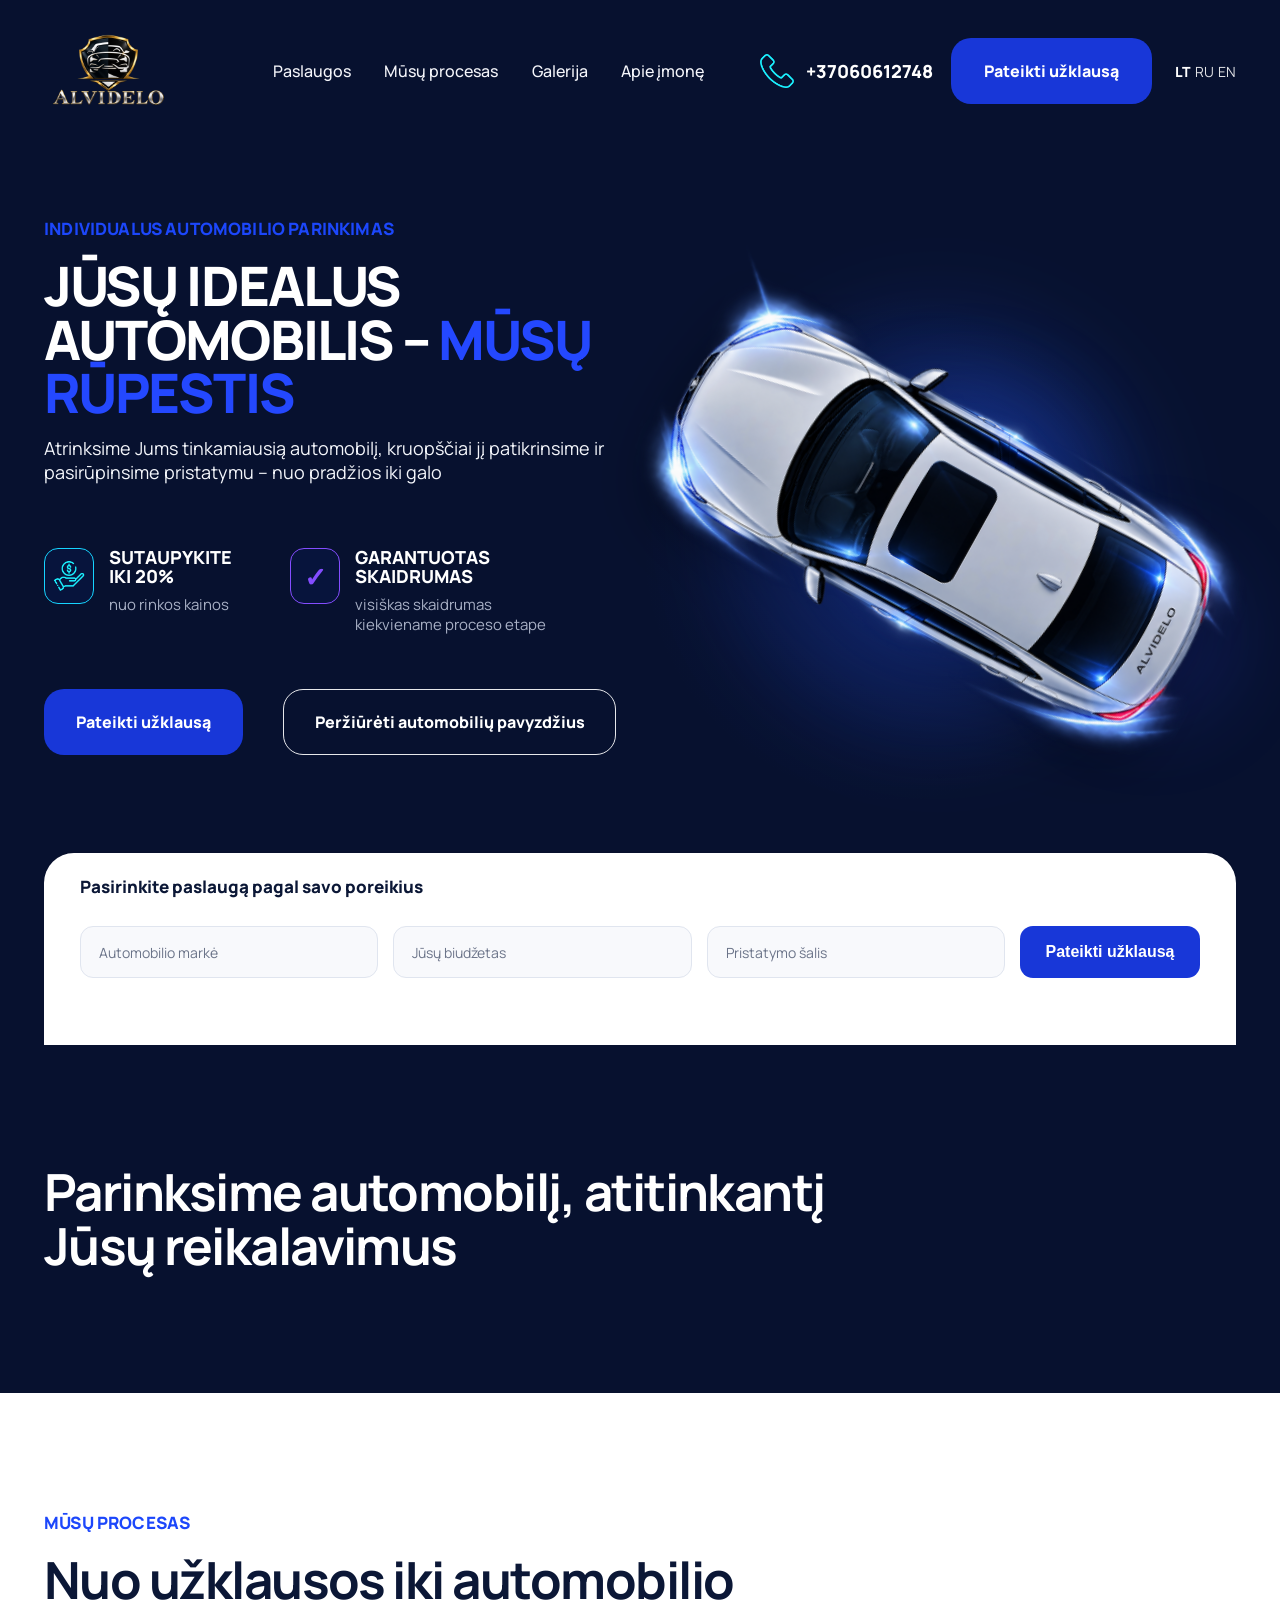
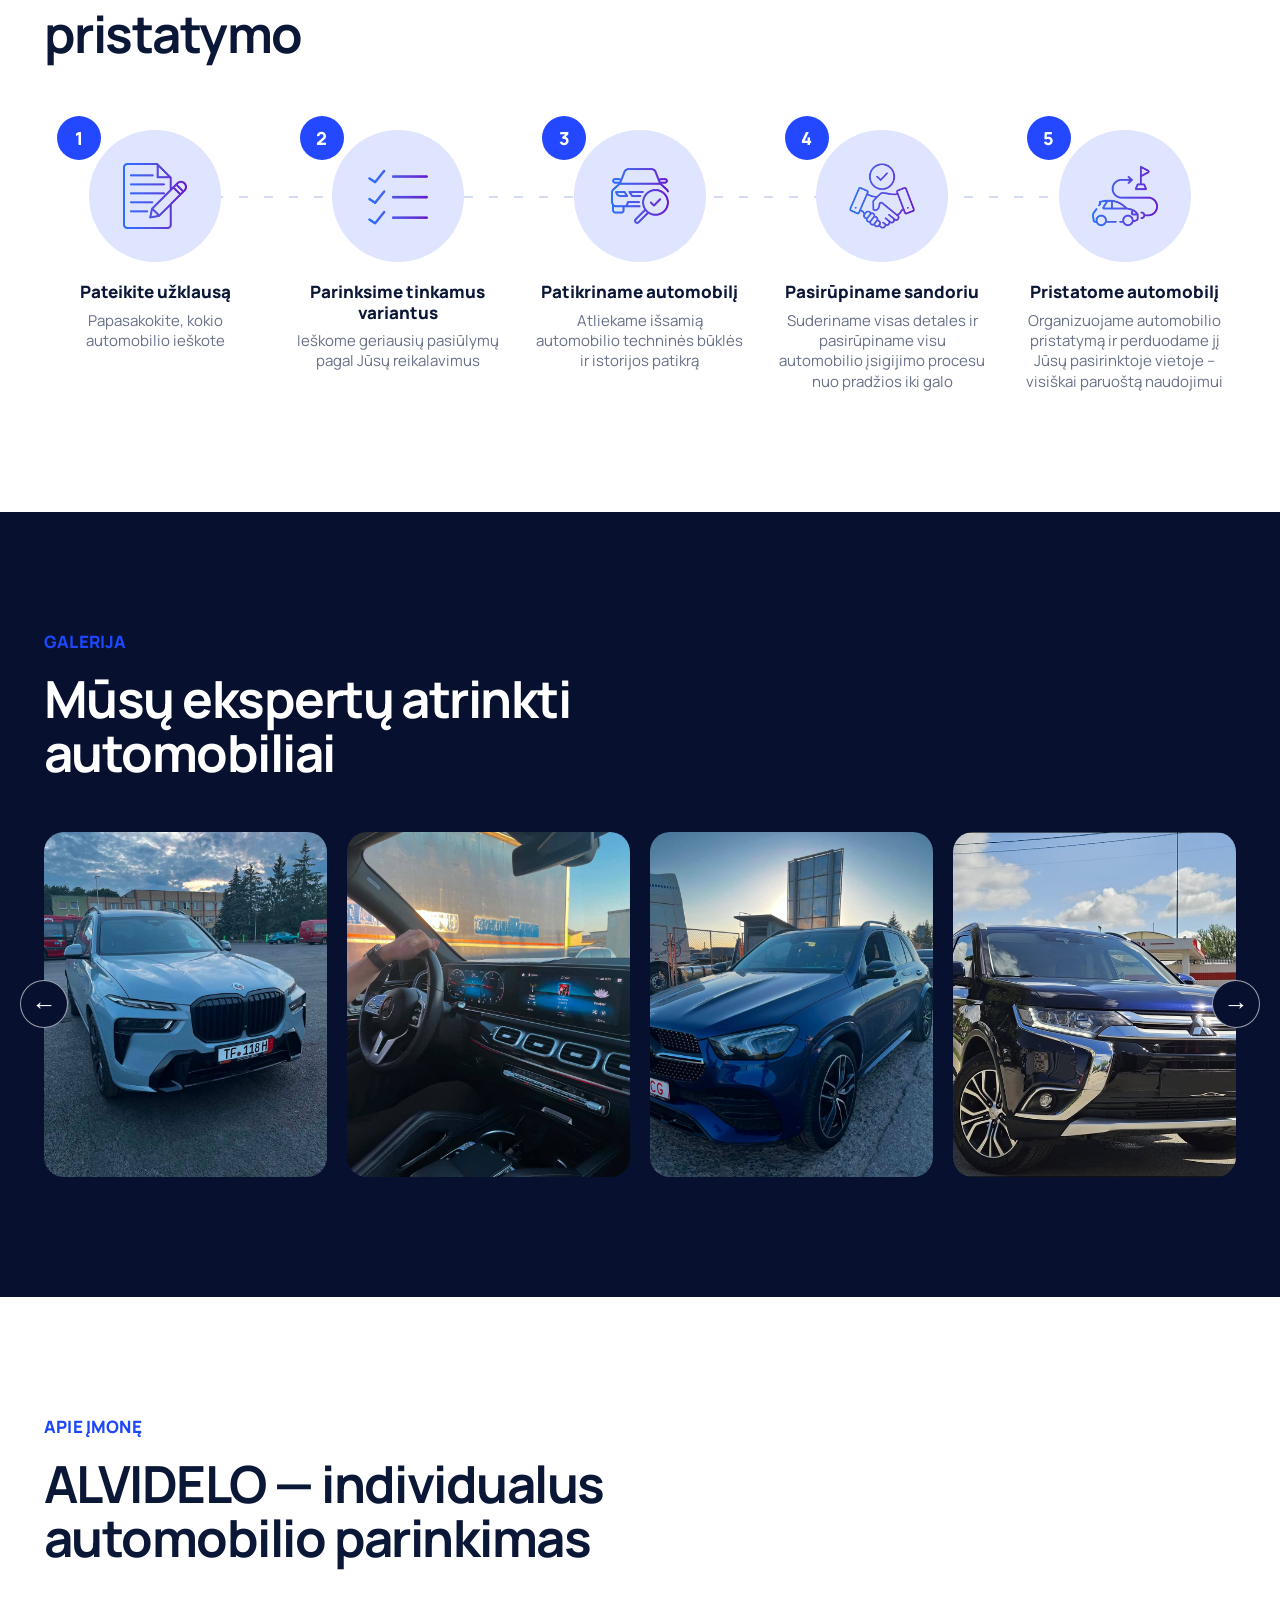
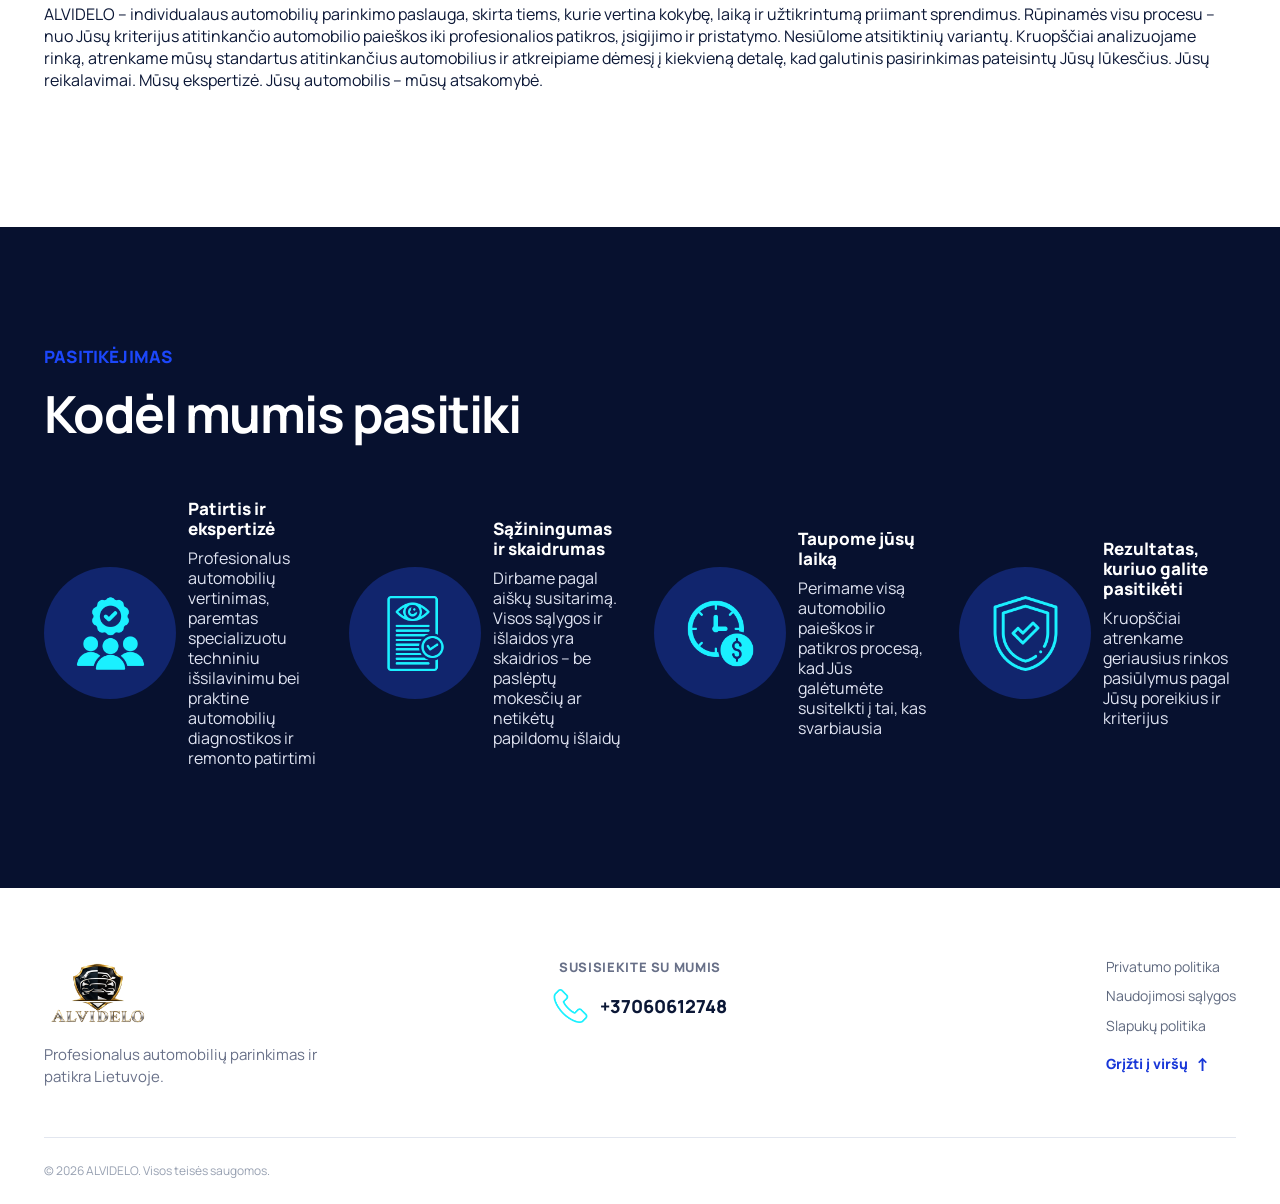
==== lt/index.html @ 86f8ea86 "Added footer (but need to fix it still)" ====
<!doctype html>
<html lang="lt">

<head>
  <meta charset="UTF-8" />
  <meta name="viewport" content="width=device-width, initial-scale=1.0" />
  <title>ALVIDELO - individualus automobilio parinkimas</title>

  <link rel="icon" type="image/x-icon" href="../images/car maket.png" />

  <link rel="preconnect" href="https://fonts.googleapis.com" />
  <link rel="preconnect" href="https://fonts.gstatic.com" crossorigin />
  <link href="https://fonts.googleapis.com/css2?family=Manrope:wght@400;500;600;700;800&display=swap"
    rel="stylesheet" />
  <link rel="stylesheet" href="../style.css" />

  <link rel="alternate" hreflang="ru" href="../ru/index.html" />
  <link rel="alternate" hreflang="en" href="../index.html" />
</head>

<body>
  <header class="header" id="top">
    <div class="container header__inner">
      <a class="logo" href="#" aria-label="ALVIDELO">
        <img src="../images/ALVIDELO logo.png" alt="ALVIDELO logo" />
      </a>

      <nav class="nav" aria-label="Основная навигация">
        <a href="#services">Paslaugos</a>
        <a href="#steps">Mūsų procesas</a>
        <a href="#reviews">Galerija</a>
        <a href="#about">Apie įmonę</a>
        <div class="nav__languages" aria-label="Kalbos pasirinkimas">
          <a class="nav__language--active" href="index.html" aria-current="page">LT</a>
          <a href="../ru/index.html">RU</a>
          <a href="../index.html">EN</a>
        </div>
      </nav>

      <div class="header__right">
        <a class="phone" href="tel:+37060612748">
          <img class="phone__icon" src="../images/icons/telephone.png" />
          <span>+37060612748</span>
        </a>
        <a class="btn btn--primary header__button" href="#form">Pateikti užklausą</a>
        <div class="langs">
          <a href="index.html"><strong>LT</strong></a>
          <a href="../ru/index.html"><span>RU</span></a>
          <a href="../index.html"><span>EN</span></a>
        </div>
      </div>

      <button class="burger" type="button" aria-label="Atidaryti meniu" aria-expanded="false">
        <span></span><span></span><span></span>
      </button>
    </div>
  </header>

  <main>
    <section class="hero">
      <div class="container hero__inner">
        <div class="hero__content">
          <p class="eyebrow">INDIVIDUALUS AUTOMOBILIO PARINKIMAS</p>

          <h1>
            JŪSŲ IDEALUS<br />
            AUTOMOBILIS – <span>MŪSŲ RŪPESTIS</span>
          </h1>

          <p class="hero__description">
            Atrinksime Jums tinkamiausią automobilį, kruopščiai jį patikrinsime ir <br class="desktop-only" />
            pasirūpinsime pristatymu – nuo pradžios iki galo
          </p>

          <div class="advantages">
            <div class="advantage">
              <div class="advantage__icon advantage__icon--cyan">
                <img class="advantage__image" src="../images/icons/save-money.png" alt="" aria-hidden="true" />
              </div>
              <div>
                <h3>SUTAUPYKITE<br />IKI 20%</h3>
                <p>nuo rinkos kainos</p>
              </div>
            </div>

            <div class="advantage">
              <div class="advantage__icon advantage__icon--purple">
                <span>✓</span>
              </div>
              <div>
                <h3>GARANTUOTAS<br />SKAIDRUMAS</h3>
                <p>visiškas skaidrumas<br />kiekviename proceso etape</p>
              </div>
            </div>
          </div>

          <div class="hero__actions">
            <a class="btn btn--primary" href="#form">Pateikti užklausą</a>
            <a class="btn btn--outline" href="#reviews">Peržiūrėti automobilių pavyzdžius</a>
          </div>
        </div>

        <div class="hero__visual">
          <div class="glow glow--one"></div>
          <div class="glow glow--two"></div>
          <div class="car-card">
            <img src="../images/car%20maket.png" alt="Автомобиль ALVIDELO, вид сверху" />
          </div>
        </div>
      </div>

      <div class="container">
        <div class="service-card" id="form">
          <h2>Pasirinkite paslaugą pagal savo poreikius</h2>
          <form class="service-card__body request-form" data-success="Užklausa paruošta. Netrukus su jumis susisieksime.">
            <input class="form-field" type="text" name="car-brand" placeholder="Automobilio markė" maxlength="50" required autocomplete="off" />
            <input class="form-field form-field--budget" type="text" name="budget" placeholder="Jūsų biudžetas" inputmode="numeric" pattern="[0-9]{1,10}" maxlength="10" required autocomplete="off" />
            <input class="form-field" type="text" name="country" placeholder="Pristatymo šalis" maxlength="50" required autocomplete="country-name" />
            <button class="btn btn--primary service-card__button" type="submit">
              Pateikti užklausą
            </button>
            <p class="form-status" role="status" aria-live="polite"></p>
          </form>
        </div>
      </div>
    </section>

    <section class="placeholder-section" id="services">
      <div class="container">
        <!-- <p class="eyebrow">УСЛУГИ</p> -->
        <h2>Parinksime automobilį, atitinkantį Jūsų reikalavimus</h2>
      </div>
    </section>

    <section class="placeholder-section placeholder-section--light" id="steps">
      <div class="container">
        <p class="eyebrow">MŪSŲ PROCESAS</p>
        <h2>Nuo užklausos iki automobilio pristatymo</h2>

        <div class="work-steps">
          <article class="work-step">
            <span class="work-step__number">1</span>
            <div class="work-step__icon">
              <img src="../images/icons/contact-form.png" alt="">
            </div>
            <div class="work-step__content">
              <h3>Pateikite užklausą</h3>
              <p>Papasakokite, kokio automobilio ieškote</p>
            </div>
          </article>

          <article class="work-step">
            <span class="work-step__number">2</span>
            <div class="work-step__icon">
              <img src="../images/icons/check copy.png" alt="">
            </div>
            <div class="work-step__content">
              <h3>Parinksime tinkamus variantus</h3>
              <p>Ieškome geriausių pasiūlymų pagal Jūsų reikalavimus</p>
            </div>
          </article>

          <article class="work-step">
            <span class="work-step__number">3</span>
            <div class="work-step__icon">
              <img src="../images/icons/search.png" alt="">
            </div>
            <div class="work-step__content">
              <h3>Patikriname automobilį</h3>
              <p>Atliekame išsamią automobilio techninės būklės ir istorijos patikrą</p>
            </div>
          </article>

          <article class="work-step">
            <span class="work-step__number">4</span>
            <div class="work-step__icon">
              <img src="../images/icons/agreement.png" alt="">
            </div>
            <div class="work-step__content">
              <h3>Pasirūpiname sandoriu</h3>
              <p>Suderiname visas detales ir pasirūpiname visu automobilio įsigijimo procesu nuo
                pradžios iki galo</p>
            </div>
          </article>

          <article class="work-step">
            <span class="work-step__number">5</span>
            <div class="work-step__icon">
              <img src="../images/icons/driving-car.png" alt="">
            </div>
            <div class="work-step__content">
              <h3>Pristatome automobilį</h3>
              <p>Organizuojame automobilio pristatymą ir perduodame jį Jūsų pasirinktoje vietoje –
                visiškai paruoštą naudojimui</p>
            </div>
          </article>
        </div>
      </div>
    </section>

    <section class="placeholder-section" id="reviews">
      <div class="container">
        <p class="eyebrow">GALERIJA</p>
        <h2>Mūsų ekspertų atrinkti automobiliai</h2>

        <div class="reviews-carousel">
          <button class="carousel-button carousel-button--prev" type="button" aria-label="Предыдущий автомобиль">
            ←
          </button>

          <div class="reviews-carousel__track">
            <article class="review-car">
              <img src="../images/bmw.jpg" alt="Пример автомобиля" />
            </article>

            <article class="review-car">
              <img src="../images/merc inside.jpg" alt="Пример автомобиля" />
            </article>

            <article class="review-car">
              <img src="../images/merc.jpg" alt="Пример автомобиля" />
            </article>

            <article class="review-car">
              <img src="../images/mits.png" alt="Пример автомобиля" />
            </article>

            <article class="review-car">
              <img src="../images/range.png" alt="Пример автомобиля" />
            </article>
          </div>

          <button class="carousel-button carousel-button--next" type="button" aria-label="Следующий автомобиль">
            →
          </button>
        </div>
      </div>
    </section>

    <section class="placeholder-section placeholder-section--light" id="about">
      <div class="container">
        <p class="eyebrow">APIE ĮMONĘ</p>
        <h2>ALVIDELO — individualus automobilio parinkimas</h2>
        <p><br>ALVIDELO – individualaus automobilių parinkimo paslauga, skirta tiems, kurie vertina kokybę, laiką ir
          užtikrintumą
          priimant sprendimus.
          Rūpinamės visu procesu – nuo Jūsų kriterijus atitinkančio automobilio paieškos iki profesionalios patikros,
          įsigijimo
          ir pristatymo.
          Nesiūlome atsitiktinių variantų. Kruopščiai analizuojame rinką, atrenkame mūsų standartus atitinkančius
          automobilius ir atkreipiame dėmesį į kiekvieną detalę, kad galutinis pasirinkimas pateisintų Jūsų lūkesčius.
          Jūsų reikalavimai. Mūsų ekspertizė. Jūsų automobilis – mūsų atsakomybė.</p>
      </div>
    </section>

    <section class="placeholder-section" id="trust">
      <div class="container">
        <p class="eyebrow">PASITIKĖJIMAS</p>
        <h2>Kodėl mumis pasitiki</h2>

        <div class="trust-list">
          <article class="trust-item">
            <div class="trust-item__icon">
              <img src="../images/icons/customer-success.png" alt="">
            </div>
            <div>
              <h3>Patirtis ir ekspertizė</h3>
              <p>Profesionalus automobilių vertinimas, paremtas specializuotu techniniu išsilavinimu bei praktine
                automobilių
                diagnostikos ir remonto patirtimi</p>
            </div>
          </article>

          <article class="trust-item">
            <div class="trust-item__icon">
              <img src="../images/icons/check.png" alt="">
            </div>
            <div>
              <h3>Sąžiningumas ir skaidrumas</h3>
              <p>Dirbame pagal aiškų susitarimą. Visos sąlygos ir išlaidos yra skaidrios – be paslėptų mokesčių ar
                netikėtų
                papildomų išlaidų</p>
            </div>
          </article>

          <article class="trust-item">
            <div class="trust-item__icon">
              <img src="../images/icons/time-is-money.png" alt="">
            </div>
            <div>
              <h3>Taupome jūsų laiką</h3>
              <p>Perimame visą automobilio paieškos ir patikros procesą, kad Jūs galėtumėte susitelkti į tai, kas
                svarbiausia</p>
            </div>
          </article>

          <article class="trust-item">
            <div class="trust-item__icon">
              <img src="../images/icons/shield.png" alt="">
            </div>
            <div>
              <h3>Rezultatas, kuriuo galite pasitikėti</h3>
              <p>Kruopščiai atrenkame geriausius rinkos pasiūlymus pagal Jūsų poreikius ir kriterijus</p>
            </div>
          </article>
        </div>
      </div>
    </section>
  </main>

  <footer class="footer">
    <div class="container">
      <div class="footer__top">
        <div class="footer__brand">
          <a class="footer__logo" href="#top" aria-label="ALVIDELO — grįžti į puslapio viršų">
            <img src="../images/ALVIDELO logo.png" alt="ALVIDELO logotipas" />
          </a>
          <p>Profesionalus automobilių parinkimas ir patikra Lietuvoje.</p>
        </div>

        <div class="footer__contacts">
          <p class="footer__label">Susisiekite su mumis</p>
          <a class="phone footer__phone" href="tel:+37060612748">
            <img class="phone__icon" src="../images/icons/telephone.png" alt="" />
            <span>+37060612748</span>
          </a>
        </div>

        <nav class="footer__links" aria-label="Teisinė informacija">
          <a href="../documents/privacy-policy.pdf" download>Privatumo politika</a>
          <a href="../documents/terms-of-use.pdf" download>Naudojimosi sąlygos</a>
          <a href="../documents/cookie-policy.pdf" download>Slapukų politika</a>
          <a class="footer__to-top" href="#top">Grįžti į viršų <span aria-hidden="true">↑</span></a>
        </nav>
      </div>

      <div class="footer__bottom">
        <small>© 2026 ALVIDELO. Visos teisės saugomos.</small>
      </div>
    </div>
  </footer>

  <script>
    const burger = document.querySelector(".burger");
    const nav = document.querySelector(".nav");

    burger?.addEventListener("click", () => {
      nav.classList.toggle("nav--open");
      burger.classList.toggle("burger--open");
      burger.setAttribute("aria-expanded", nav.classList.contains("nav--open"));
    });


    const carousel = document.querySelector('.reviews-carousel__track');
    const prevButton = document.querySelector('.carousel-button--prev');
    const nextButton = document.querySelector('.carousel-button--next');

    nextButton?.addEventListener('click', () => {
      carousel.scrollBy({ left: carousel.clientWidth * 0.8, behavior: 'smooth' });
    });

    prevButton?.addEventListener('click', () => {
      carousel.scrollBy({ left: -carousel.clientWidth * 0.8, behavior: 'smooth' });
    });

        document.querySelectorAll('.form-field--budget').forEach((field) => {
          field.addEventListener('input', () => {
            field.value = field.value.replace(/\D/g, '').slice(0, 10);
          });
        });

        document.querySelectorAll('.request-form').forEach((form) => {
          form.addEventListener('submit', (event) => {
            event.preventDefault();
            form.querySelector('.form-status').textContent = form.dataset.success;
          });
        });
  </script>
</body>

</html>
---- style.css ----
:root {
  --bg: #07112f;
  --bg-deep: #050d28;
  --blue: #1837d8;
  --blue-bright: #2448ff;
  --text: #ffffff;
  --muted: #aeb6ca;
  --line: rgba(255,255,255,.18);
  --card: #ffffff;
  --ink: #0b1736;
  --radius: 22px;
}

* {
  box-sizing: border-box;
}

html {
  scroll-behavior: smooth;
}

body {
  margin: 0;
  font-family: "Manrope", Arial, sans-serif;
  color: var(--text);
  background: var(--bg);
}

a {
  color: inherit;
  text-decoration: none;
}

button,
a {
  -webkit-tap-highlight-color: transparent;
}

.container {
  width: min(1336px, calc(100% - 88px));
  margin: 0 auto;
}

.header {
  position: relative;
  z-index: 20;
  padding: 28px 0 0;
}

.header__inner {
  display: flex;
  align-items: center;
  min-height: 86px;
  gap: 28px;
}

.logo {
  width: 145px;
  min-width: 145px;
  height: 86px;
  display: flex;
  align-items: center;
}

.logo img {
  width: 100%;
  height: 100%;
  object-fit: contain;
  object-position: left center;
}

.logo__car {
  position: absolute;
  bottom: 7px;
  font-size: 9px;
  font-weight: 800;
  letter-spacing: .12em;
  color: #f6f4ed;
}

.logo__text {
  font-family: Georgia, "Times New Roman", serif;
  font-size: 19px;
  font-weight: 700;
  letter-spacing: .03em;
  color: #efe2b4;
}

.nav {
  display: flex;
  align-items: center;
  justify-content: center;
  gap: clamp(24px, 2.6vw, 44px);
  margin-left: 28px;
  flex: 1;
}

.nav a {
  font-size: 16px;
  font-weight: 500;
  color: #f5f6fb;
  white-space: nowrap;
  transition: opacity .2s ease;
}

.nav a:hover {
  opacity: .72;
}

.nav__languages {
  display: none;
}

.header__right {
  display: flex;
  align-items: center;
  gap: 18px;
}

.phone {
  display: flex;
  align-items: center;
  gap: 12px;
  font-size: 18px;
  font-weight: 800;
  white-space: nowrap;
}

.phone__icon {
  width: 34px;
  height: 34px;
  object-fit: contain;

  filter: brightness(0) saturate(100%) invert(82%) sepia(44%)
    saturate(3532%) hue-rotate(146deg) brightness(105%) contrast(104%);
}

.langs {
  display: flex;
  gap: 4px;
  font-size: 14px;
  margin-left: 5px;
}

.langs span {
  opacity: .88;
}

.langs strong {
  font-weight: 800;
}

.btn {
  display: inline-flex;
  align-items: center;
  justify-content: center;
  min-height: 66px;
  padding: 0 32px;
  border-radius: 20px;
  border: 1px solid transparent;
  font-size: 16px;
  font-weight: 800;
  white-space: nowrap;
  transition:
    transform .2s ease,
    background .2s ease,
    border-color .2s ease;
}

.btn:hover {
  transform: translateY(-2px);
}

.btn--primary {
  background: var(--blue);
  color: #fff;
}

.btn--primary:hover {
  background: var(--blue-bright);
}

.btn--outline {
  color: #fff;
  background: transparent;
  border-color: rgba(255,255,255,.9);
}

.btn--outline:hover {
  background: rgba(255,255,255,.07);
}

.header__button {
  min-height: 66px;
  min-width: 197px;
}

.hero {
  position: relative;
  overflow: hidden;
  margin-top: -5px;
  padding: 98px 0 0;
  background:
    radial-gradient(circle at 70% 47%, rgba(24,55,216,.11), transparent 25%),
    var(--bg);
}

.hero__inner {
  min-height: 662px;
  display: grid;
  grid-template-columns: 48% 52%;
  align-items: center;
  position: relative;
}

.hero__content {
  position: relative;
  z-index: 4;
  padding-bottom: 102px;
}

.eyebrow {
  margin: 0 0 20px;
  color: #1c47fb;
  font-size: 17px;
  line-height: 1.2;
  font-weight: 800;
  letter-spacing: .01em;
}

.hero h1 {
  max-width: 705px;
  margin: 0;
  font-size: clamp(46px, 4.25vw, 65px);
  line-height: .98;
  letter-spacing: -.035em;
  font-weight: 800;
}

.hero h1 span {
  color: #2448ff;
}

.hero__description {
  margin: 18px 0 0;
  font-size: 18px;
  line-height: 1.3;
  color: #f4f6fb;
}

.advantages {
  display: flex;
  gap: 58px;
  margin-top: 64px;
}

.advantage {
  display: flex;
  align-items: flex-start;
  gap: 15px;
}

.advantage__icon {
  width: 50px;
  height: 56px;
  flex: 0 0 50px;
  display: grid;
  place-items: center;
  border-radius: 14px;
  border: 1px solid currentColor;
  font-size: 27px;
  font-weight: 800;
  background: rgba(24,55,216,.08);
}

.advantage__image {
  width: 34px;
  height: 34px;
  object-fit: contain;

  filter: brightness(0) saturate(100%) invert(82%) sepia(44%)
    saturate(3532%) hue-rotate(146deg) brightness(105%) contrast(104%);
}

.advantage__icon--cyan {
  color: #16d4ff;
}

.advantage__icon--purple {
  color: #844dff;
}

.advantage h3 {
  margin: 0;
  font-size: 18px;
  line-height: 1.03;
  font-weight: 800;
}

.advantage p {
  margin: 10px 0 0;
  font-size: 15px;
  line-height: 1.3;
  color: #a8b0c5;
}

.hero__actions {
  display: flex;
  gap: 40px;
  margin-top: 55px;
}

.hero__actions .btn {
  min-width: 198px;
}

.hero__actions .btn--outline {
  min-width: 278px;
}

.hero__visual {
  position: relative;
  height: 650px;
  display: flex;
  align-items: center;
  justify-content: center;
  transform: translate(2%, -2%);
}

.car-card {
  position: relative;
  width: min(760px, 56vw);
  /* aspect-ratio: 1.47; */
  border-radius: 50%;
  transform: rotate(29deg);
  overflow: visible;
  filter: drop-shadow(0 20px 28px rgba(0, 0, 0, .34));
}

.car-card::before {
  content: "";
  position: absolute;
  inset: 10% 5%;
  background: radial-gradient(circle, rgba(42,93,255,.45), transparent 68%);
  filter: blur(28px);
  z-index: -1;
}

.car-card img {
  width: 100%;
  height: 100%;
  display: block;
  object-fit: contain;
  mix-blend-mode: normal;
  opacity: 1;
}

/* .car-card img {
  width: 100%;
  height: 100%;
  display: block;
  object-fit: cover;
  border-radius: 34% 66% 43% 57% / 39% 38% 62% 61%;
  mix-blend-mode: screen;
  opacity: .88;
  box-shadow: 0 0 70px rgba(28,71,255,.22);
} */

.glow {
  position: absolute;
  border-radius: 50%;
  filter: blur(40px);
  pointer-events: none;
}

.glow--one {
  width: 230px;
  height: 230px;
  right: 26%;
  top: 28%;
  background: rgba(38,93,255,.2);
}

.glow--two {
  width: 170px;
  height: 170px;
  right: 2%;
  bottom: 20%;
  background: rgba(49,75,255,.17);
}

.service-card {
  position: relative;
  z-index: 8;
  margin-top: -16px;
  min-height: 192px;
  padding: 22px 36px 34px;
  border-radius: 30px 30px 0 0;
  background: #fff;
  color: var(--ink);
  box-shadow: 0 -2px 0 rgba(0,0,0,.04);
}

.service-card h2 {
  margin: 0;
  font-size: 17px;
  font-weight: 800;
}

.service-card__body {
  display: grid;
  grid-template-columns: 1fr 1fr 1fr 180px;
  gap: 15px;
  margin-top: 28px;
}

.form-field {
  height: 52px;
  width: 100%;
  padding: 0 18px;
  border: 1px solid #e0e5ef;
  border-radius: 13px;
  color: #6b7489;
  background: #f8f9fc;
  font-size: 14px;
  font-family: inherit;
  outline: none;
  transition: border-color .2s ease, box-shadow .2s ease, background .2s ease;
}

.form-field::placeholder {
  color: #6b7489;
  opacity: 1;
}

.form-field:hover {
  border-color: #aab7d4;
}

.form-field:focus {
  border-color: var(--blue);
  background: #fff;
  box-shadow: 0 0 0 3px rgba(24, 55, 216, .12);
}

.form-field:invalid:not(:placeholder-shown) {
  border-color: #d83b54;
}

.form-status {
  grid-column: 1 / -1;
  min-height: 1.2em;
  margin: -5px 0 0;
  color: #1837d8;
  font-size: 14px;
  font-weight: 600;
}

.footer {
  padding: 70px 0 24px;
  background: #fff;
  color: var(--ink);
}

.footer__top {
  position: relative;
  display: flex;
  flex-wrap: wrap;
  align-items: flex-start;
  gap: 42px clamp(28px, 5vw, 76px);
  padding-bottom: 48px;
  justify-content: space-between;
}

.footer__logo {
  display: block;
  width: 150px;
  height: 72px;
}

.footer__logo img {
  width: 100%;
  height: 100%;
  object-fit: contain;
  object-position: left center;
}

.footer__brand p {
  max-width: 290px;
  margin: 14px 0 0;
  color: #687088;
  font-size: 15px;
  line-height: 1.5;
}

.footer__label {
  margin: 0 0 13px;
  color: #687088;
  font-size: 13px;
  font-weight: 800;
  letter-spacing: .05em;
  text-align: center;
  text-transform: uppercase;
}

.footer__contacts {
  display: flex;
  position: absolute;
  top: 0;
  left: 50%;
  width: max-content;
  flex-direction: column;
  align-items: center;
  min-width: 0;
  transform: translateX(-50%);
}

.footer__phone {
  color: var(--ink);
}

.footer__links {
  display: flex;
  flex-direction: column;
  align-items: flex-start;
  gap: 11px;
}

.footer__links a {
  color: #5e687e;
  font-size: 14px;
  line-height: 1.35;
  transition: color .2s ease;
}

.footer__links a:hover {
  color: var(--blue);
}

.footer__links .footer__to-top {
  display: inline-flex;
  align-items: center;
  gap: 8px;
  margin-top: 5px;
  color: var(--blue);
  font-weight: 800;
}

.footer__to-top span {
  font-size: 18px;
  transition: transform .2s ease;
}

.footer__to-top:hover span {
  transform: translateY(-3px);
}

.footer__bottom {
  padding-top: 20px;
  border-top: 1px solid #e2e6ef;
}

.footer__bottom small {
  color: #97a0b1;
  font-size: 12px;
}

@media (max-width: 1000px) {
  .footer__top {
    gap: 38px 28px;
  }

  .footer__brand {
    flex-basis: calc(50% - 14px);
  }

  .footer__contacts {
    position: static;
    width: auto;
    flex: 1 1 calc(50% - 14px);
    transform: none;
  }

  .footer__links {
    flex: 1 0 100%;
    flex-direction: row;
    flex-wrap: wrap;
    justify-content: center;
    gap: 12px 24px;
  }

  .footer__links .footer__to-top {
    margin-top: 0;
  }
}

@media (max-width: 540px) {
  .footer {
    padding: 54px 0 20px;
  }

  .footer__top {
    flex-direction: column;
    align-items: center;
    gap: 30px;
    padding-bottom: 34px;
  }

  .footer__brand {
    flex-basis: auto;
    text-align: center;
  }

  .footer__contacts,
  .footer__links {
    flex-basis: auto;
  }

  .footer__links {
    flex-direction: column;
    align-items: center;
    gap: 11px;
  }

  .footer__logo {
    width: 132px;
    height: 63px;
  }
}

.service-card__button {
  min-height: 52px;
  border-radius: 13px;
}

.placeholder-section {
  padding: 120px 0;
  background: var(--bg);
}

.placeholder-section--light {
  background: #fff;
  color: var(--ink);
}

.placeholder-section h2 {
  max-width: 800px;
  margin: 0;
  font-size: clamp(38px, 4vw, 58px);
  line-height: 1.05;
  letter-spacing: -.03em;
}

.burger {
  display: none;
  width: 44px;
  height: 44px;
  margin-left: auto;
  border: 0;
  background: transparent;
  cursor: pointer;
}

.burger span {
  display: block;
  width: 22px;
  height: 2px;
  margin: 5px auto;
  background: #fff;
  transition: transform .2s ease;
}

.desktop-only {
  display: inline;
}

.work-section {
  overflow: hidden;
  padding: 110px 0 125px;
  background: #fff;
  color: #0b1736;
}

.work-section__heading {
  text-align: center;
}

.work-section__heading .eyebrow {
  margin-bottom: 12px;
}

.work-section h2 {
  margin: 0;
  font-size: clamp(34px, 3vw, 48px);
  line-height: 1.1;
  letter-spacing: -.03em;
}

.work-section__progress {
  display: flex;
  justify-content: center;
  align-items: center;
  gap: 10px;
  margin-top: 18px;
}

.work-section__progress::before,
.work-section__progress::after {
  content: "";
  width: 28px;
  height: 2px;
  background: #1837d8;
}

.work-section__progress span {
  width: 10px;
  height: 10px;
  border-radius: 50%;
  background: #1837d8;
}

.work-steps {
  position: relative;
  display: grid;
  grid-template-columns: repeat(5, minmax(0, 1fr));
  gap: 20px;
  margin-top: 70px;
}

.work-steps::before {
  content: "";
  position: absolute;
  top: 66px;
  right: 8%;
  left: 8%;
  height: 2px;
  background: repeating-linear-gradient(
    to right,
    #d4dbf5 0 9px,
    transparent 9px 25px
  );
}

.work-step {
  position: relative;
  z-index: 1;
  text-align: center;
}

.work-step__number {
  position: absolute;
  top: -14px;
  left: 6%;
  display: grid;
  width: 44px;
  height: 44px;
  place-items: center;
  border-radius: 50%;
  background: #2448ff;
  color: #fff;
  font-size: 18px;
  font-weight: 800;
}

.work-step__icon {
  display: grid;
  width: 132px;
  height: 132px;
  margin: 0 auto;
  place-items: center;
  border-radius: 50%;
  background: #dfe4ff;
}

.work-step__icon img {
  width: 66px;
  height: 66px;
  
  fill: none;
  stroke: #2448ff;
  stroke-linecap: round;
  stroke-linejoin: round;
  stroke-width: 2.5;
}

.work-step__content {
  max-width: 210px;
  margin: 20px auto 0;
}

.work-step h3 {
  margin: 0;
  font-size: 17px;
  line-height: 1.2;
  font-weight: 800;
}

.work-step p {
  margin: 8px 0 0;
  color: #687088;
  font-size: 15px;
  line-height: 1.35;
}

@media (max-width: 980px) {
  .work-steps {
    grid-template-columns: repeat(2, minmax(0, 1fr));
    gap: 48px 30px;
  }

  .work-steps::before {
    display: none;
  }
}

@media (max-width: 640px) {
  .work-section {
    padding: 76px 0;
  }

  .work-steps {
    display: flex;
    flex-direction: column;
    gap: 26px;
    margin-top: 50px;
  }

  .work-step {
    display: grid;
    grid-template-columns: 92px 1fr;
    gap: 16px;
    text-align: left;
  }

  .work-step__number {
    top: -6px;
    left: 0;
    width: 34px;
    height: 34px;
    font-size: 15px;
  }

  .work-step__icon {
    width: 82px;
    height: 82px;
  }

  .work-step__icon img {
    width: 42px;
    height: 42px;
  }

  .work-step__content {
    max-width: none;
    margin: 16px 0 0;
  }
}

.reviews-carousel {
  position: relative;
  margin-top: 52px;
}

.reviews-carousel__track {
  display: flex;
  gap: 20px;
  overflow-x: auto;
  scroll-behavior: smooth;
  scroll-snap-type: x mandatory;
  scrollbar-width: none;
}

.reviews-carousel__track::-webkit-scrollbar {
  display: none;
}

.review-car {
  flex: 0 0 calc((100% - 60px) / 4);
  overflow: hidden;
  aspect-ratio: 0.82;
  border-radius: 20px;
  scroll-snap-align: start;
  background: #11204a;
}

.review-car img {
  width: 100%;
  height: 100%;
  display: block;
  object-fit: cover;
  transition: transform .35s ease;
}

.review-car:hover img {
  transform: scale(1.06);
}

.carousel-button {
  position: absolute;
  z-index: 2;
  top: 50%;
  display: grid;
  width: 48px;
  height: 48px;
  place-items: center;
  border: 1px solid rgba(255, 255, 255, .6);
  border-radius: 50%;
  background: #07112f;
  color: #fff;
  font-size: 25px;
  cursor: pointer;
  transform: translateY(-50%);
  transition: background .2s ease, transform .2s ease;
}

.carousel-button:hover {
  background: #2448ff;
  transform: translateY(-50%) scale(1.06);
}

.carousel-button--prev {
  left: -24px;
}

.carousel-button--next {
  right: -24px;
}

.trust-list {
  display: grid;
  grid-template-columns: repeat(4, minmax(0, 1fr));
  gap: 28px;
  margin-top: 58px;
}

.trust-item {
  display: grid;
  grid-template-columns: 132px minmax(0, 1fr);
  align-items: center;
  gap: 12px;
}

.trust-item__icon {
  display: grid;
  width: 132px;
  height: 132px;
  place-items: center;
  border-radius: 50%;
  background: #11256d;
}

.trust-item__icon img {
  width: 75px;
  height: 75px;
  filter: brightness(0) saturate(100%) invert(82%) sepia(44%) saturate(3532%) hue-rotate(146deg) brightness(105%) contrast(104%);
}

.trust-item:nth-child(2) svg,
.trust-item:nth-child(3) svg {
  stroke: #16c8ff;
}

.trust-item h3 {
  margin: 0;
  font-size: 17px;
  line-height: 1.2;
  font-weight: 800;
}

.trust-item p {
  margin: 8px 0 0;
  color: #e0e4f2;
  font-size: 16px;
  line-height: 1.25;
}

@media (max-width: 1180px) {
  .trust-list {
    grid-template-columns: repeat(2, minmax(0, 1fr));
    gap: 32px;
  }
}

@media (max-width: 640px) {
  .trust-list {
    grid-template-columns: 1fr;
    margin-top: 38px;
  }

  .trust-item {
    grid-template-columns: 94px minmax(0, 1fr);
  }

  .trust-item__icon {
    width: 94px;
    height: 94px;
  }

  .trust-item__icon img {
    width: 54px;
    height: 54px;
  }
}

@media (max-width: 980px) {
  .review-car {
    flex-basis: calc((100% - 20px) / 2);
  }

  .carousel-button--prev {
    left: -14px;
  }

  .carousel-button--next {
    right: -14px;
  }
}

@media (max-width: 640px) {
  .reviews-carousel {
    margin-top: 34px;
  }

  .review-car {
    flex-basis: 86%;
  }

  .carousel-button {
    display: none;
  }
}

@media (max-width: 1260px) {
  .container {
    width: min(100% - 54px, 1100px);
  }

  .nav {
    gap: 18px;
    margin-left: 10px;
  }

  .nav a {
    font-size: 14px;
  }

  .phone {
    font-size: 15px;
  }

  .header__button {
    min-width: 165px;
    padding: 0 22px;
  }

  .hero__inner {
    grid-template-columns: 51% 49%;
  }

  .hero h1 {
    font-size: clamp(42px, 4vw, 57px);
  }

  .advantages {
    gap: 30px;
  }

  .hero__actions {
    gap: 18px;
  }
}

@media (max-width: 980px) {
  .container {
    width: min(100% - 36px, 720px);
  }

  .header {
    padding-top: 18px;
  }

  .header__inner {
    min-height: 70px;
  }

  .nav,
  .header__right {
    display: none;
  }

  .burger {
    display: block;
  }

  .nav--open {
    display: flex;
    position: absolute;
    left: 18px;
    right: 18px;
    top: 78px;
    margin: 0;
    padding: 22px;
    flex-direction: column;
    align-items: stretch;
    gap: 0;
    border: 1px solid rgba(255,255,255,.12);
    border-radius: 18px;
    background: #091536;
    box-shadow: 0 18px 40px rgba(0,0,0,.24);
  }

  .nav--open a {
    padding: 13px 0;
    font-size: 16px;
  }

  .nav--open .nav__languages {
    display: flex;
    gap: 10px;
    margin-top: 14px;
    padding-top: 18px;
    border-top: 1px solid rgba(255,255,255,.16);
  }

  .nav--open .nav__languages a {
    flex: 1;
    padding: 10px 0;
    border: 1px solid rgba(255,255,255,.28);
    border-radius: 10px;
    color: #fff;
    font-size: 14px;
    font-weight: 800;
    line-height: 1;
    text-align: center;
  }

  .nav--open .nav__languages a:hover,
  .nav--open .nav__languages .nav__language--active {
    border-color: #2448ff;
    background: #2448ff;
    opacity: 1;
  }

  .hero {
    padding-top: 46px;
  }

  .hero__inner {
    min-height: auto;
    display: flex;
    flex-direction: column;
    align-items: stretch;
  }

  .hero__content {
    padding-bottom: 0;
  }

  .hero__visual {
    height: 420px;
    margin-top: 8px;
    transform: none;
  }

  .car-card {
    width: min(680px, 92vw);
  }

  .service-card {
    margin-top: -2px;
  }

  .service-card__body {
    grid-template-columns: 1fr 1fr;
  }
}

@media (max-width: 768px) {
  .car-card {
    aspect-ratio: 1.47;
  }
}

@media (max-width: 640px) {
  .container {
    width: min(100% - 28px, 520px);
  }

  .logo {
    width: 118px;
    flex-basis: 118px;
  }

  .logo__mark {
    width: 56px;
    height: 44px;
  }

  .logo__text {
    font-size: 16px;
  }

  .hero {
    padding-top: 34px;
  }

  .eyebrow {
    font-size: 13px;
    margin-bottom: 16px;
  }

  .hero h1 {
    font-size: clamp(39px, 11vw, 52px);
    line-height: 1.02;
  }

  .hero__description {
    font-size: 16px;
  }

  .desktop-only {
    display: none;
  }

  .advantages {
    flex-direction: column;
    gap: 23px;
    margin-top: 42px;
  }

  .hero__actions {
    flex-direction: column;
    gap: 12px;
    margin-top: 36px;
  }

  .hero__actions .btn,
  .hero__actions .btn--outline {
    min-width: 0;
    width: 100%;
  }

  .hero__visual {
    height: 330px;
    margin-top: 18px;
  }

  .car-card {
    width: 112vw;
    max-width: 650px;
  }

  .service-card {
    padding: 22px 18px 24px;
    border-radius: 22px 22px 0 0;
  }

  .service-card__body {
    grid-template-columns: 1fr;
  }

  .service-card h2 {
    font-size: 16px;
  }

  .placeholder-section {
    padding: 84px 0;
  }
}
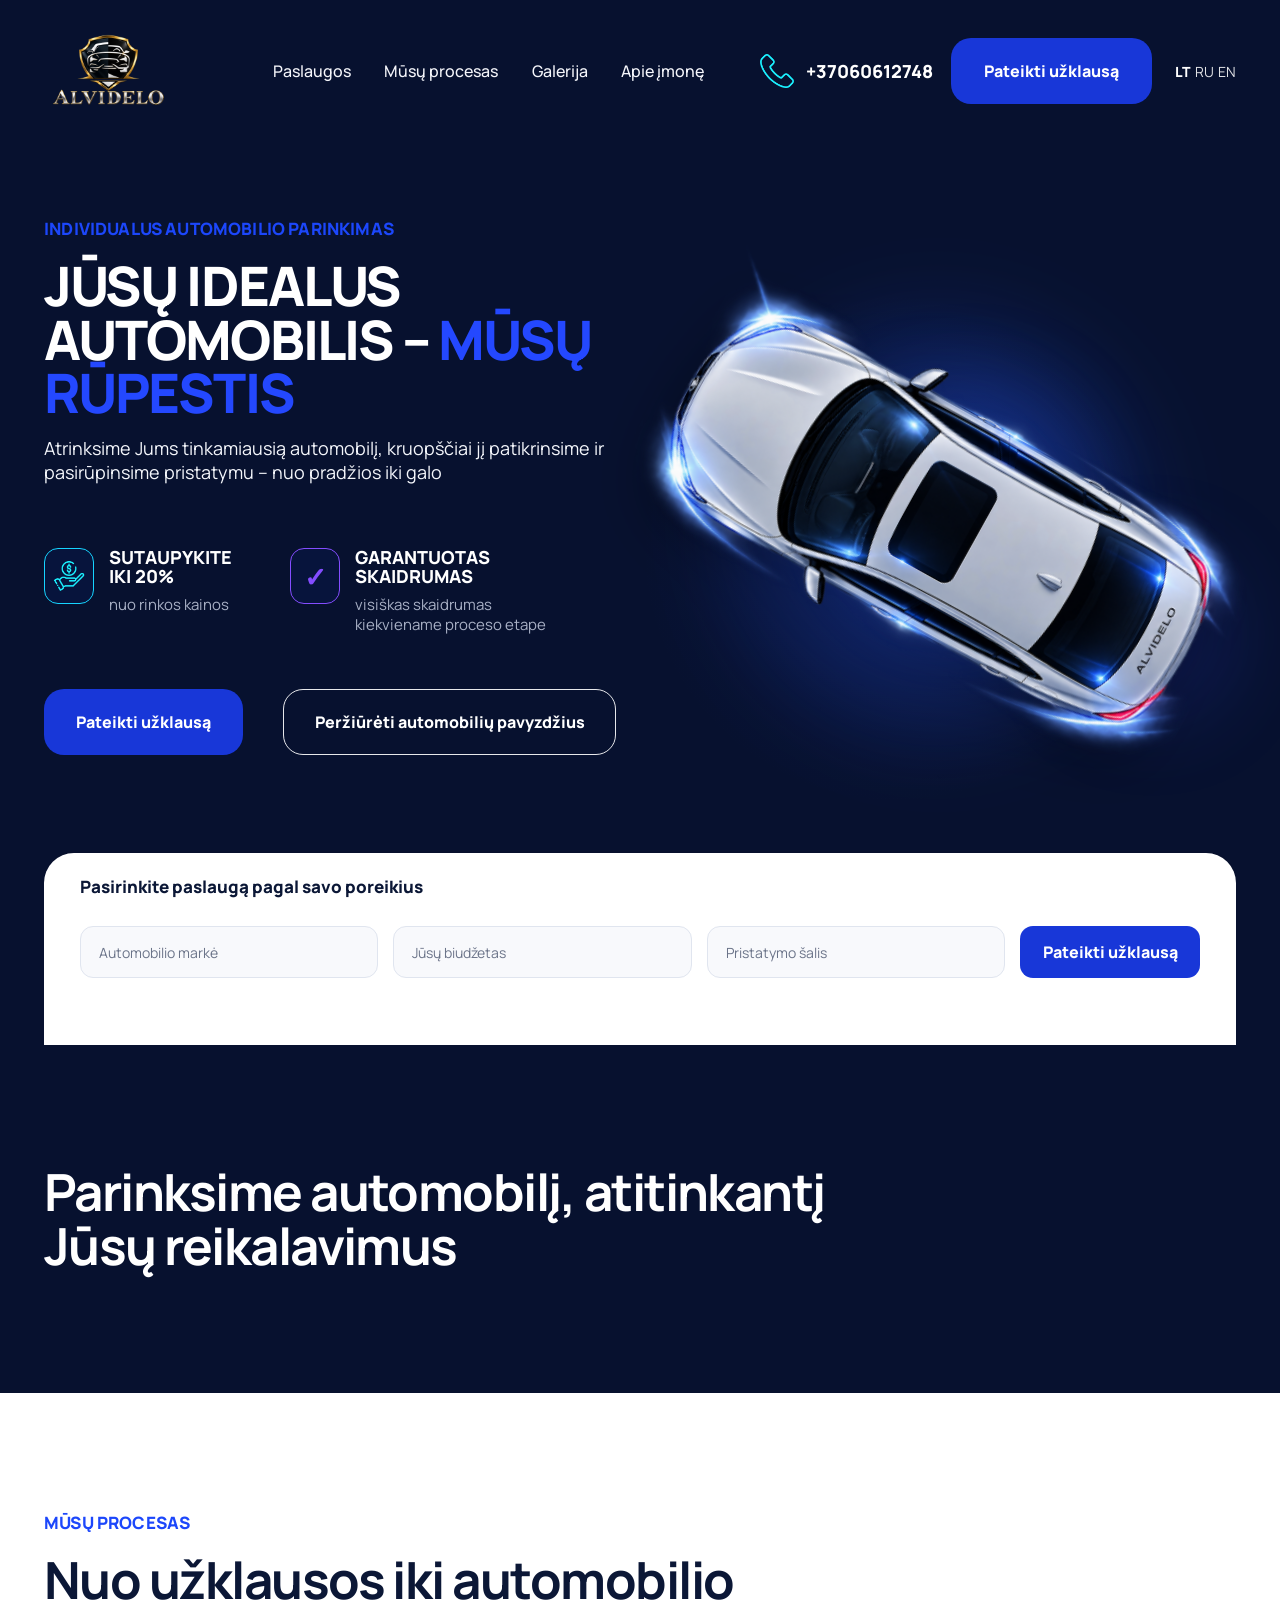
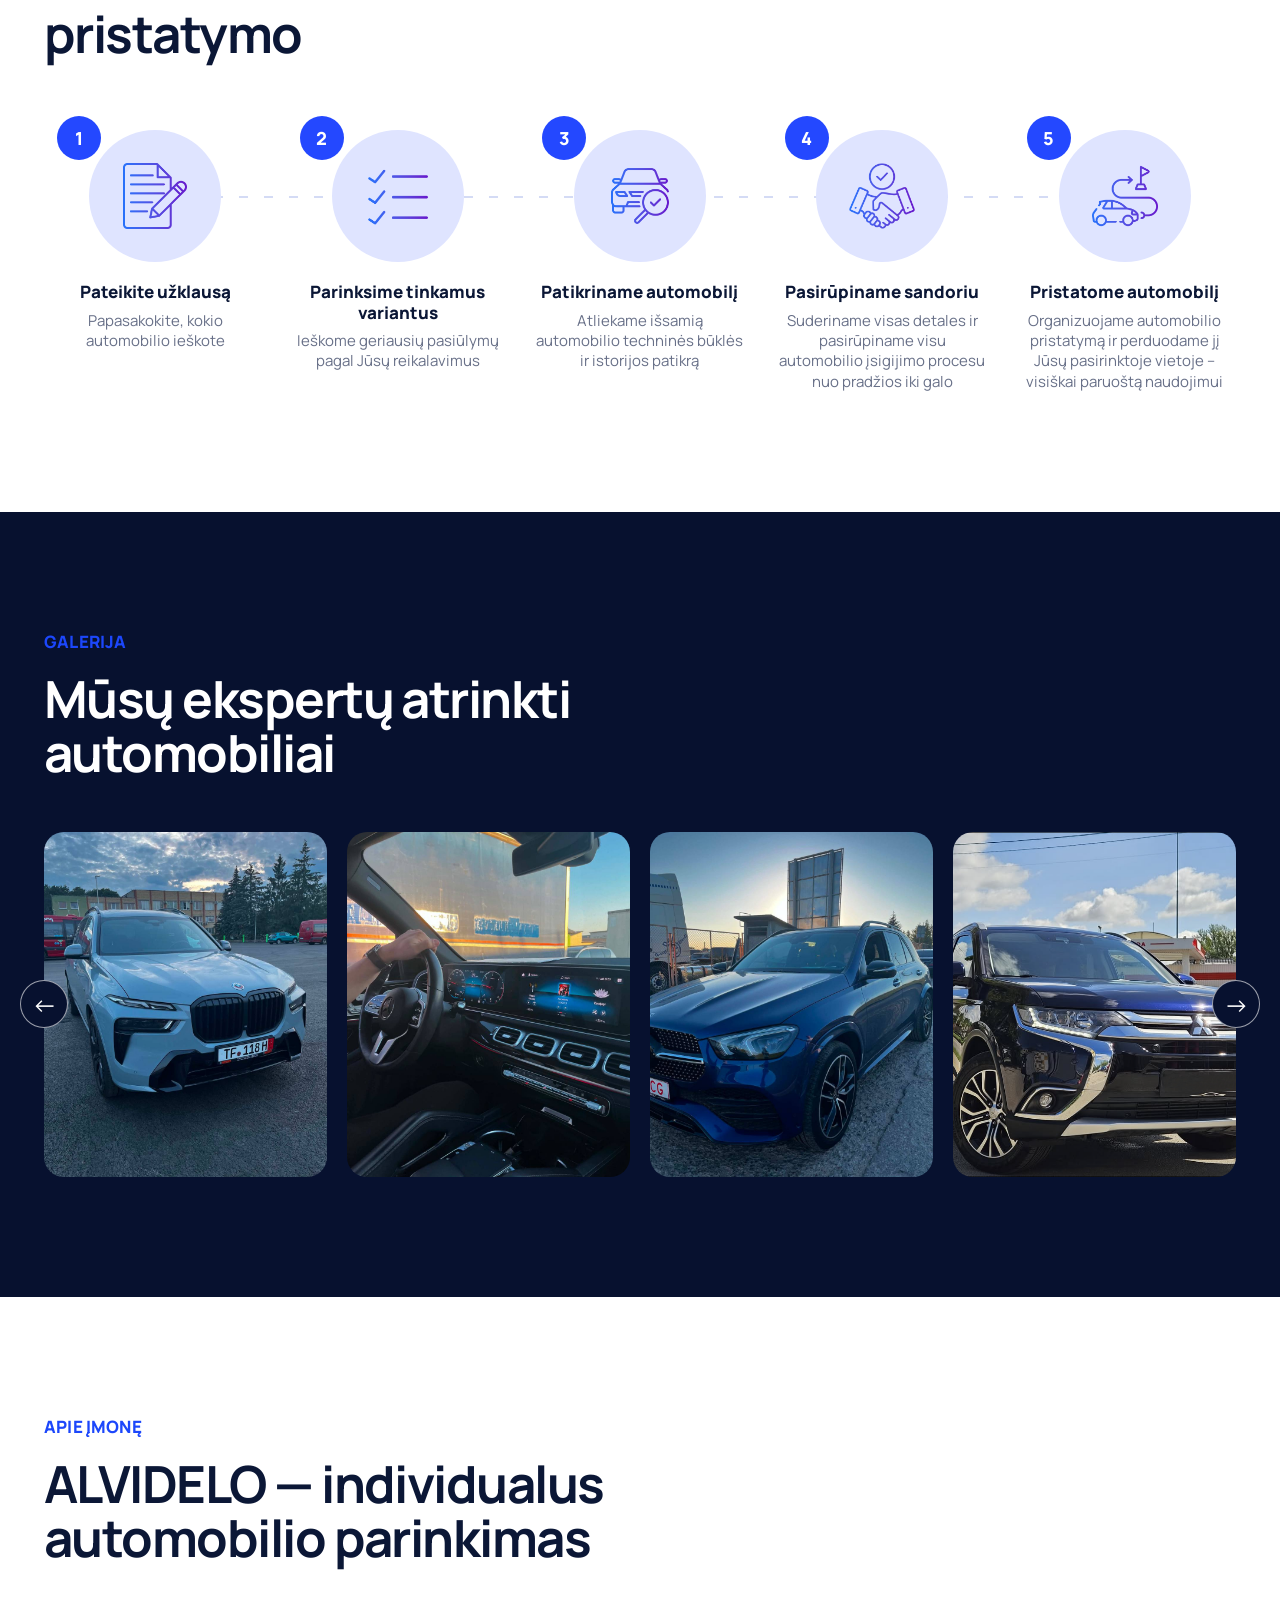
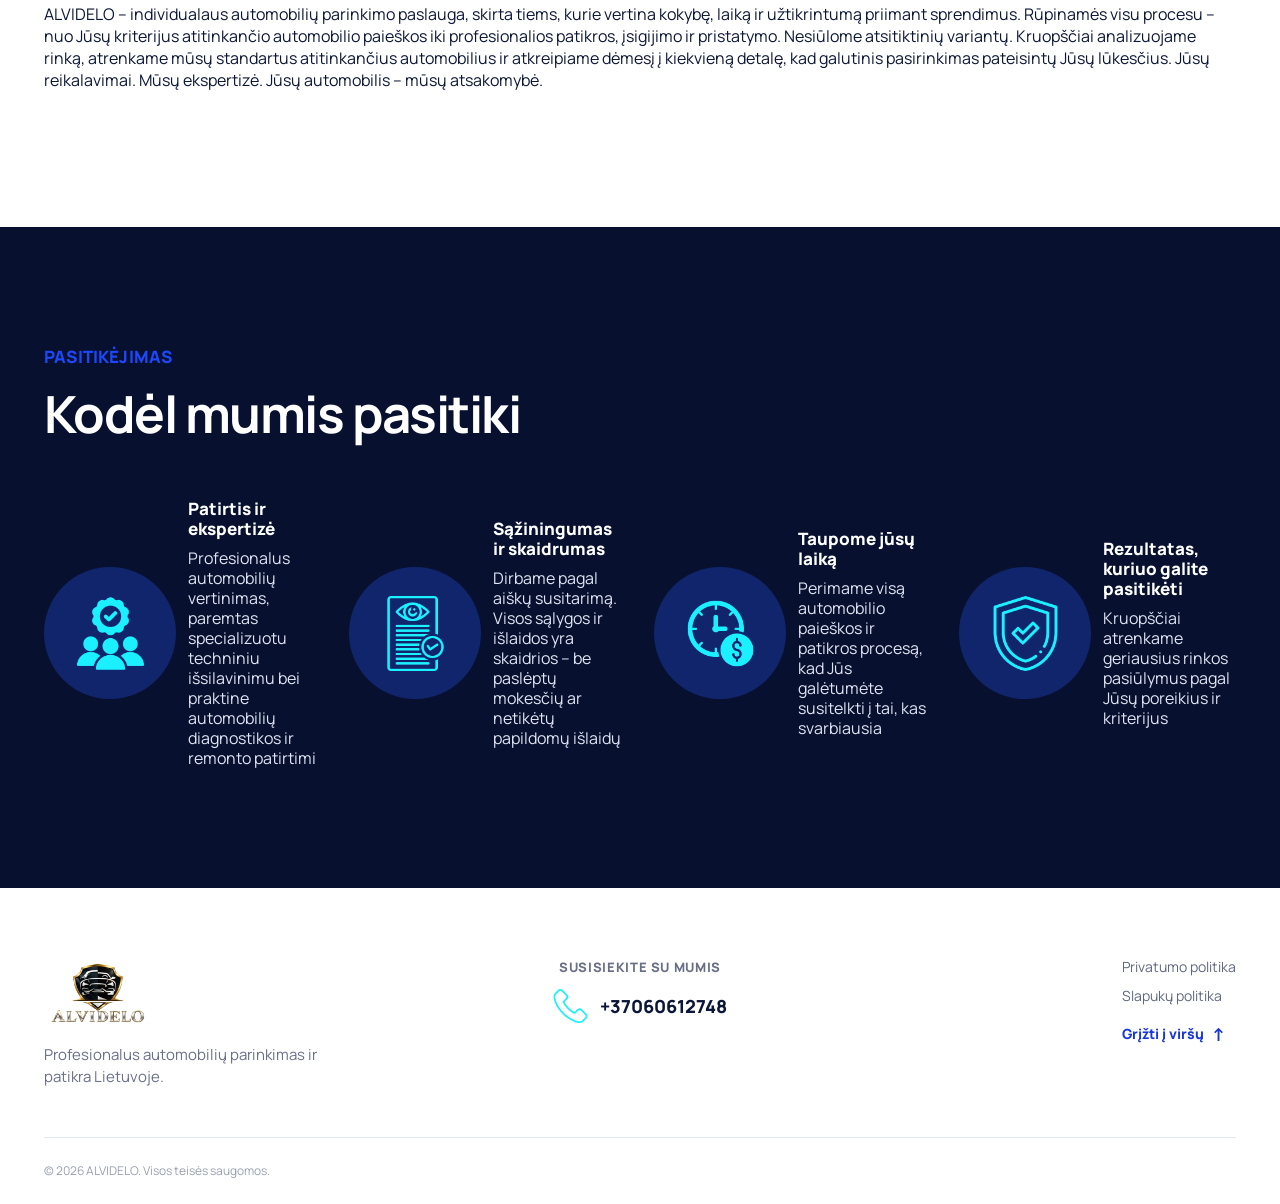
==== commit a0a8922b: "Fixed a few small bugs Bugs: - wrong font on the form submit button - inserted paysera <meta> tag fr" ====
--- a/lt/index.html
+++ b/lt/index.html
@@ -4,6 +4,9 @@
 <head>
   <meta charset="UTF-8" />
   <meta name="viewport" content="width=device-width, initial-scale=1.0" />
+
+  <meta name="verify-paysera" content="116ab84c300ea37770ee880301375d47">
+
   <title>ALVIDELO - individualus automobilio parinkimas</title>
 
   <link rel="icon" type="image/x-icon" href="../images/car maket.png" />
@@ -112,10 +115,14 @@
       <div class="container">
         <div class="service-card" id="form">
           <h2>Pasirinkite paslaugą pagal savo poreikius</h2>
-          <form class="service-card__body request-form" data-success="Užklausa paruošta. Netrukus su jumis susisieksime.">
-            <input class="form-field" type="text" name="car-brand" placeholder="Automobilio markė" maxlength="50" required autocomplete="off" />
-            <input class="form-field form-field--budget" type="text" name="budget" placeholder="Jūsų biudžetas" inputmode="numeric" pattern="[0-9]{1,10}" maxlength="10" required autocomplete="off" />
-            <input class="form-field" type="text" name="country" placeholder="Pristatymo šalis" maxlength="50" required autocomplete="country-name" />
+          <form class="service-card__body request-form"
+            data-success="Užklausa paruošta. Netrukus su jumis susisieksime.">
+            <input class="form-field" type="text" name="car-brand" placeholder="Automobilio markė" maxlength="50"
+              required autocomplete="off" />
+            <input class="form-field form-field--budget" type="text" name="budget" placeholder="Jūsų biudžetas"
+              inputmode="numeric" pattern="[0-9]{1,10}" maxlength="10" required autocomplete="off" />
+            <input class="form-field" type="text" name="country" placeholder="Pristatymo šalis" maxlength="50" required
+              autocomplete="country-name" />
             <button class="btn btn--primary service-card__button" type="submit">
               Pateikti užklausą
             </button>
@@ -327,9 +334,8 @@
         </div>
 
         <nav class="footer__links" aria-label="Teisinė informacija">
-          <a href="../documents/privacy-policy.pdf" download>Privatumo politika</a>
-          <a href="../documents/terms-of-use.pdf" download>Naudojimosi sąlygos</a>
-          <a href="../documents/cookie-policy.pdf" download>Slapukų politika</a>
+          <a href="../documents/Privatumo politika alvidelo.docx" download>Privatumo politika</a>
+          <a href="../documents/Slapuku politika alvidelo.docx" download>Slapukų politika</a>
           <a class="footer__to-top" href="#top">Grįžti į viršų <span aria-hidden="true">↑</span></a>
         </nav>
       </div>
@@ -363,19 +369,19 @@
       carousel.scrollBy({ left: -carousel.clientWidth * 0.8, behavior: 'smooth' });
     });
 
-        document.querySelectorAll('.form-field--budget').forEach((field) => {
-          field.addEventListener('input', () => {
-            field.value = field.value.replace(/\D/g, '').slice(0, 10);
-          });
-        });
-
-        document.querySelectorAll('.request-form').forEach((form) => {
-          form.addEventListener('submit', (event) => {
-            event.preventDefault();
-            form.querySelector('.form-status').textContent = form.dataset.success;
-          });
-        });
+    document.querySelectorAll('.form-field--budget').forEach((field) => {
+      field.addEventListener('input', () => {
+        field.value = field.value.replace(/\D/g, '').slice(0, 10);
+      });
+    });
+
+    document.querySelectorAll('.request-form').forEach((form) => {
+      form.addEventListener('submit', (event) => {
+        event.preventDefault();
+        form.querySelector('.form-status').textContent = form.dataset.success;
+      });
+    });
   </script>
 </body>
 
-</html>
+</html>
--- a/style.css
+++ b/style.css
@@ -33,6 +33,7 @@
 
 button,
 a {
+  font-family: inherit;
   -webkit-tap-highlight-color: transparent;
 }
 
@@ -623,8 +624,9 @@
   }
 
   .footer__logo {
+    margin: auto;
     width: 132px;
-    height: 63px;
+    height: auto;
   }
 }
 
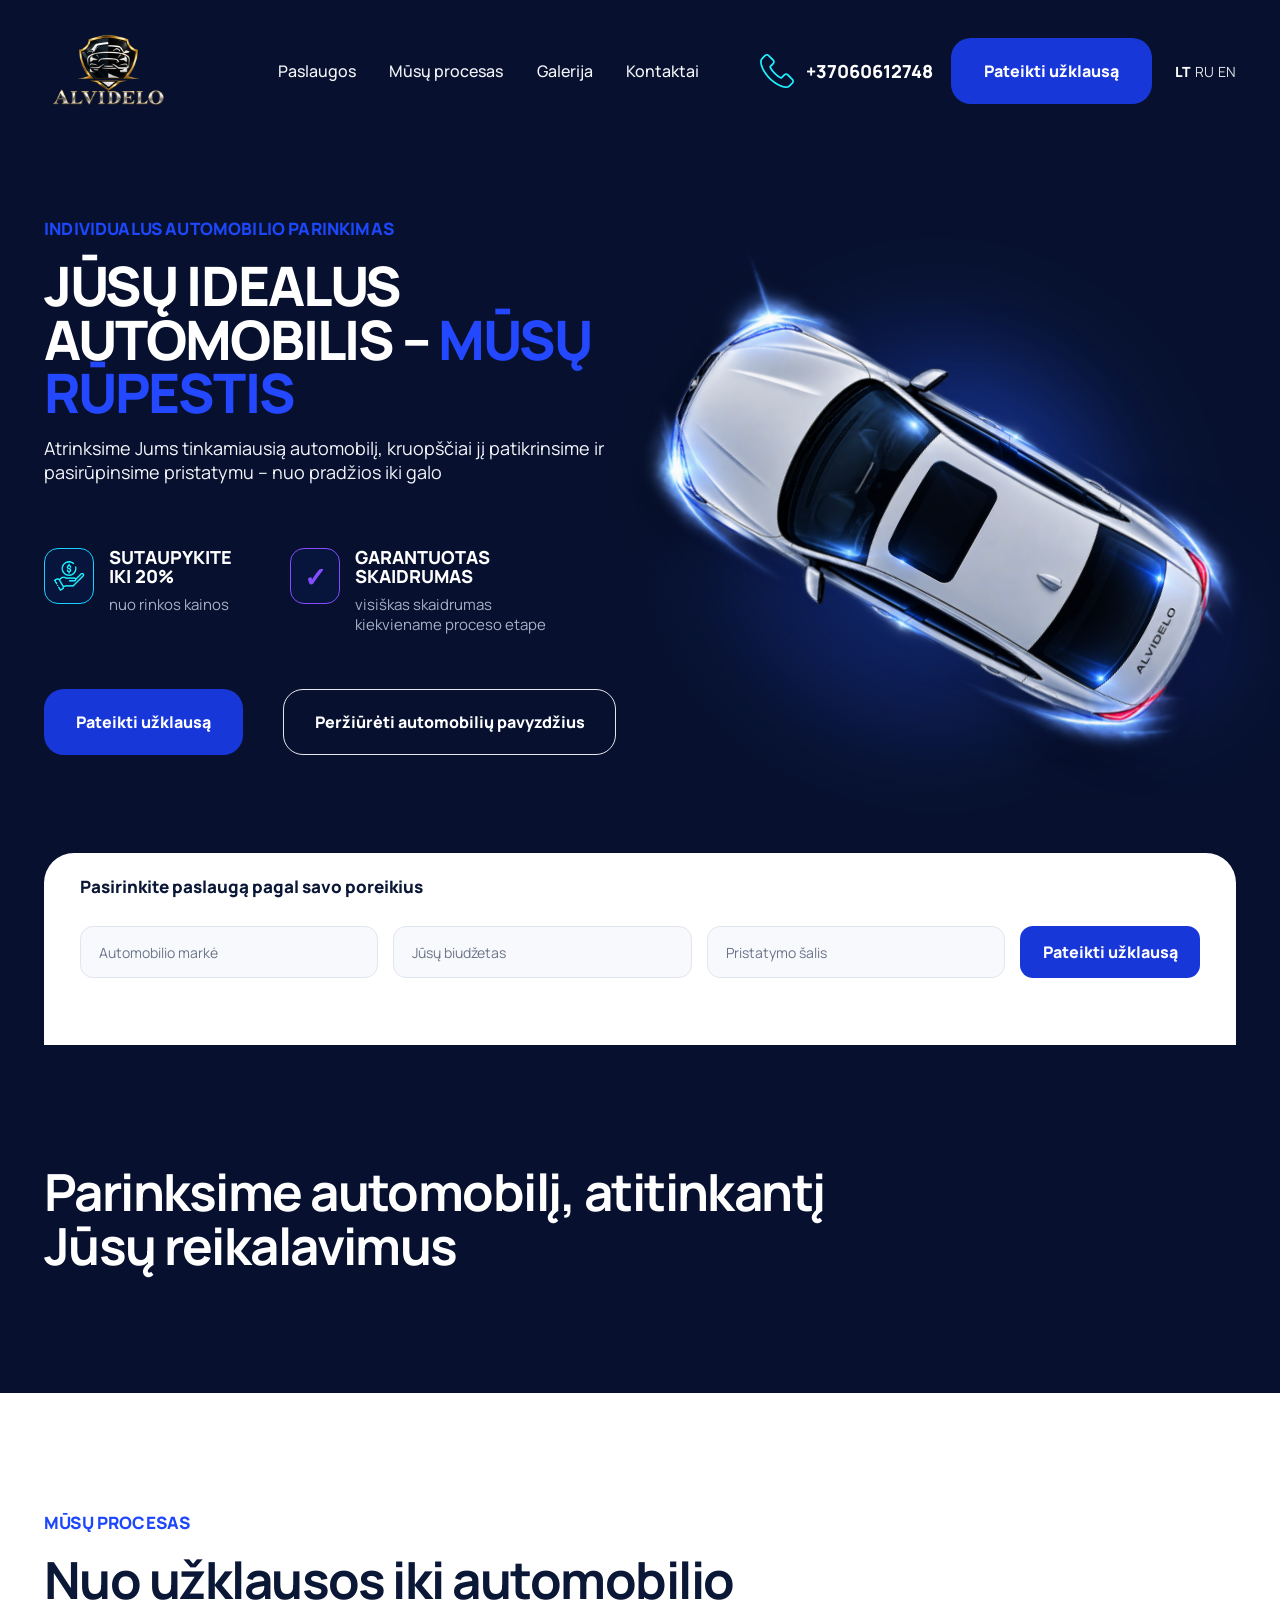
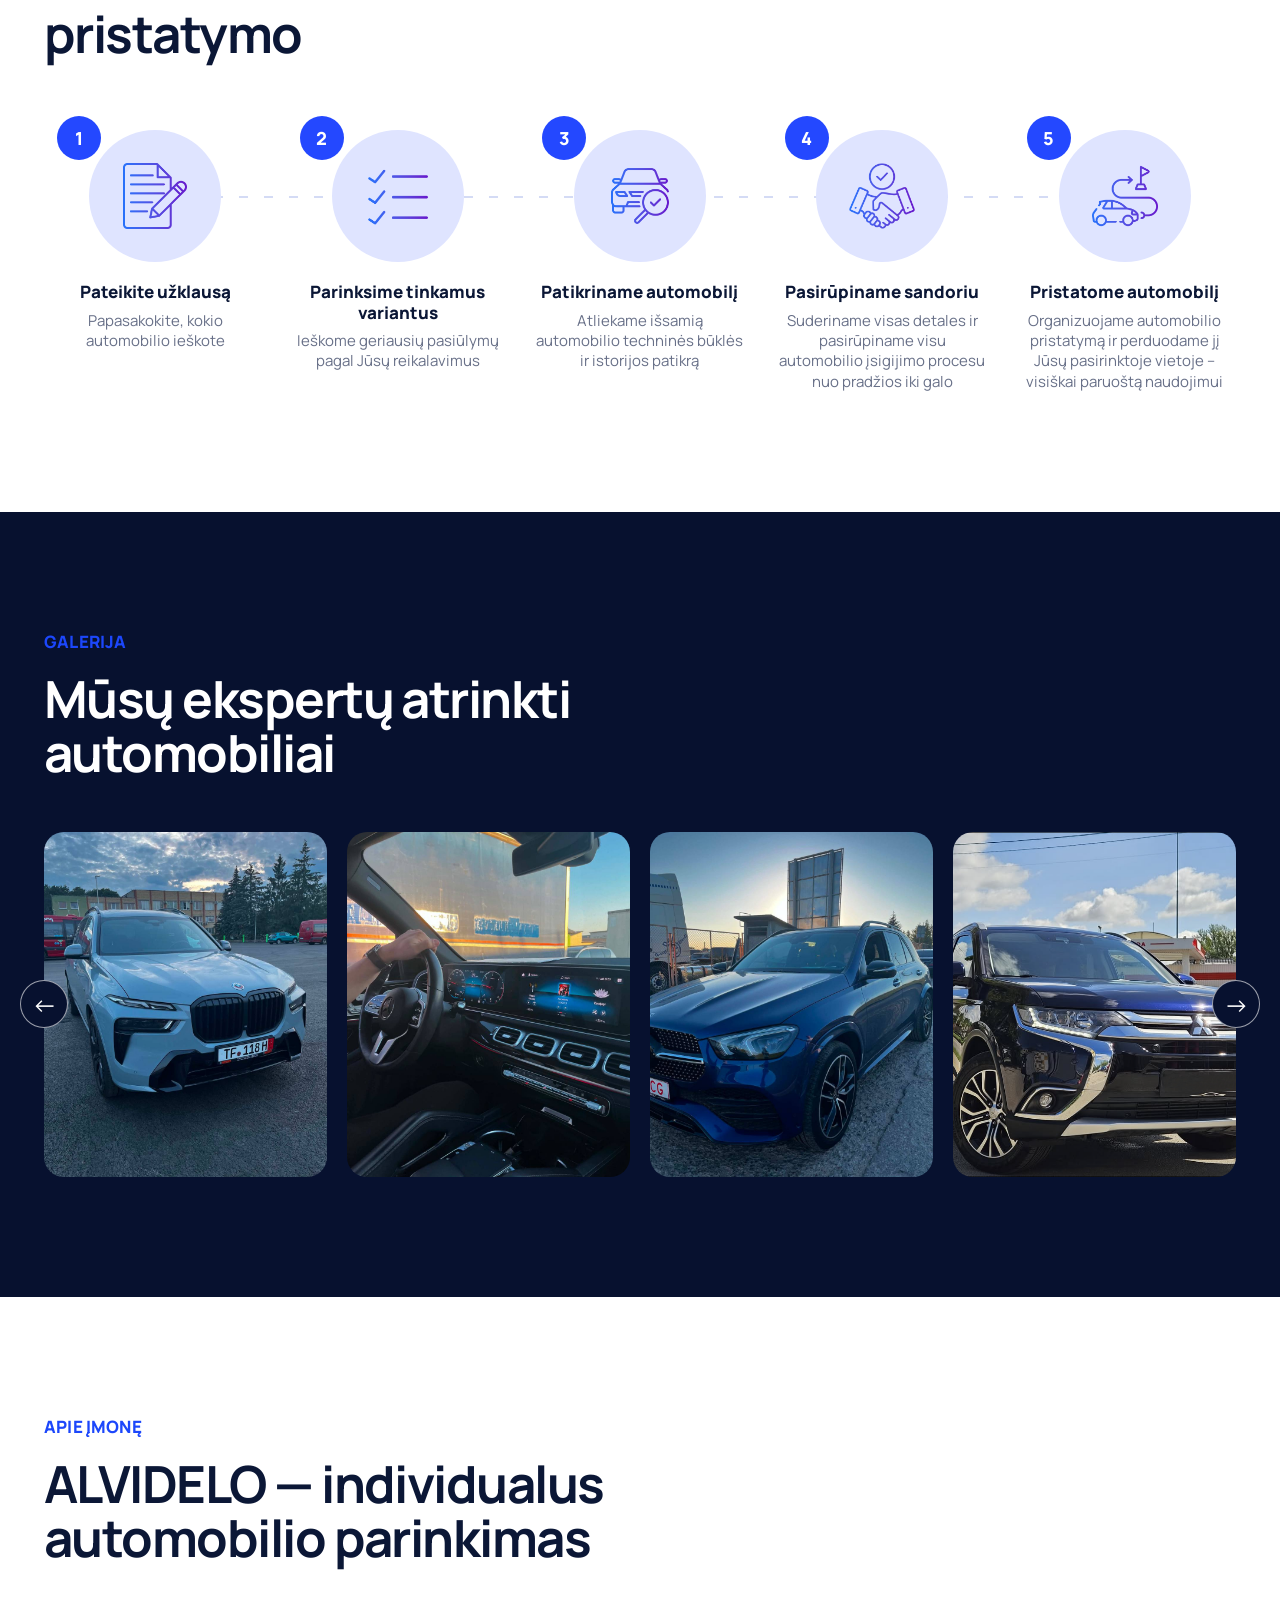
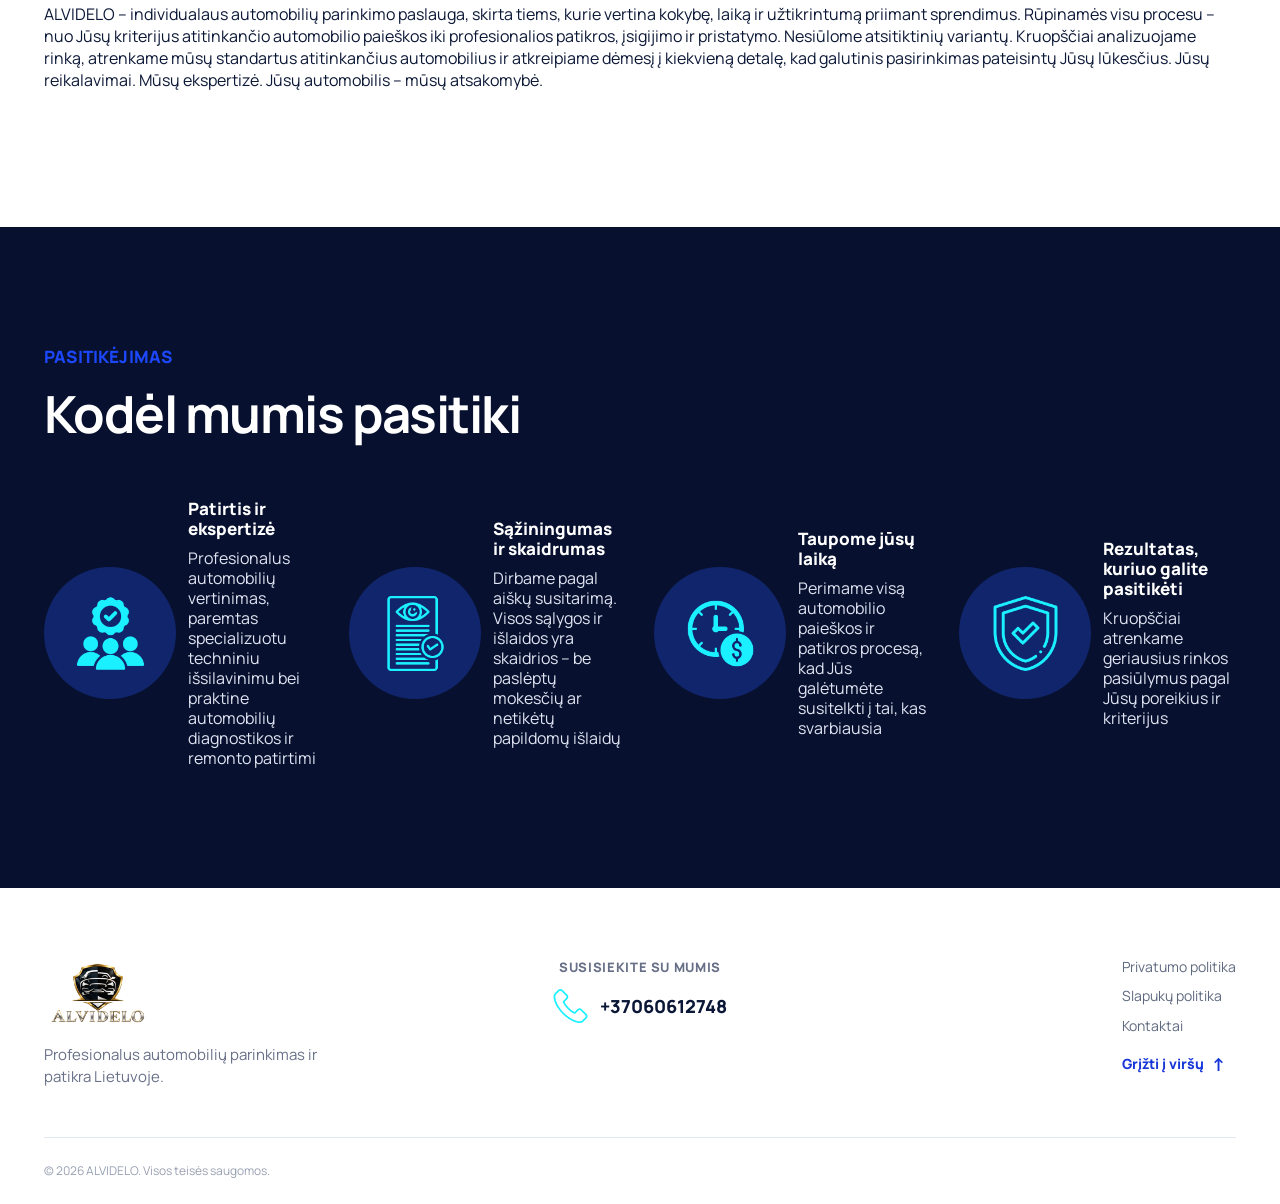
==== commit b2995124: "Added Contacts pages and linkage to them Added Contacts pages to all 3 languages (3 new html files c" ====
--- a/lt/index.html
+++ b/lt/index.html
@@ -32,7 +32,7 @@
         <a href="#services">Paslaugos</a>
         <a href="#steps">Mūsų procesas</a>
         <a href="#reviews">Galerija</a>
-        <a href="#about">Apie įmonę</a>
+        <a href="contacts.html">Kontaktai</a>
         <div class="nav__languages" aria-label="Kalbos pasirinkimas">
           <a class="nav__language--active" href="index.html" aria-current="page">LT</a>
           <a href="../ru/index.html">RU</a>
@@ -235,6 +235,18 @@
             <article class="review-car">
               <img src="../images/range.png" alt="Пример автомобиля" />
             </article>
+
+            <article class="review-car">
+              <img src="../images/audi.JPG" alt="Пример автомобиля" />
+            </article>
+
+            <article class="review-car">
+              <img src="../images/volvo.JPG" alt="Пример автомобиля" />
+            </article>
+
+            <article class="review-car">
+              <img src="../images/volk.JPG" alt="Пример автомобиля" />
+            </article>
           </div>
 
           <button class="carousel-button carousel-button--next" type="button" aria-label="Следующий автомобиль">
@@ -336,6 +348,7 @@
         <nav class="footer__links" aria-label="Teisinė informacija">
           <a href="../documents/Privatumo politika alvidelo.docx" download>Privatumo politika</a>
           <a href="../documents/Slapuku politika alvidelo.docx" download>Slapukų politika</a>
+          <a href="contacts.html">Kontaktai</a>
           <a class="footer__to-top" href="#top">Grįžti į viršų <span aria-hidden="true">↑</span></a>
         </nav>
       </div>
--- a/style.css
+++ b/style.css
@@ -1269,3 +1269,38 @@
     padding: 84px 0;
   }
 }
+
+.map-container {
+  width: 100%;
+  max-width: 800px;  /* Limits maximum width on large monitors */
+  margin: 2rem auto; /* Centers the map container with vertical spacing */
+  margin-bottom: 4rem;
+  overflow: hidden;
+  border-radius: 12px; /* Smooth rounded corners for a modern UI */
+  box-shadow: 0 4px 20px rgba(0, 0, 0, 0.08); /* Soft drop shadow */
+}
+
+.map-container iframe {
+  width: 100%;       /* Makes the map scale with browser width */
+  height: 400px;     /* Fixed uniform height across screens */
+  display: block;    /* Removes inline white space gaps */
+}
+
+.company-details-container {
+  width: max-content;
+  margin: 80px auto;
+  padding: 25px 60px;
+  border-radius: 24px;
+
+  position: relative;
+}
+
+.company-details-container .section-line {
+  position: absolute;
+  left: 40px;
+  top: 35px;
+
+  width: 3px;
+  height: 80%;
+  background-color: var(--blue);
+}
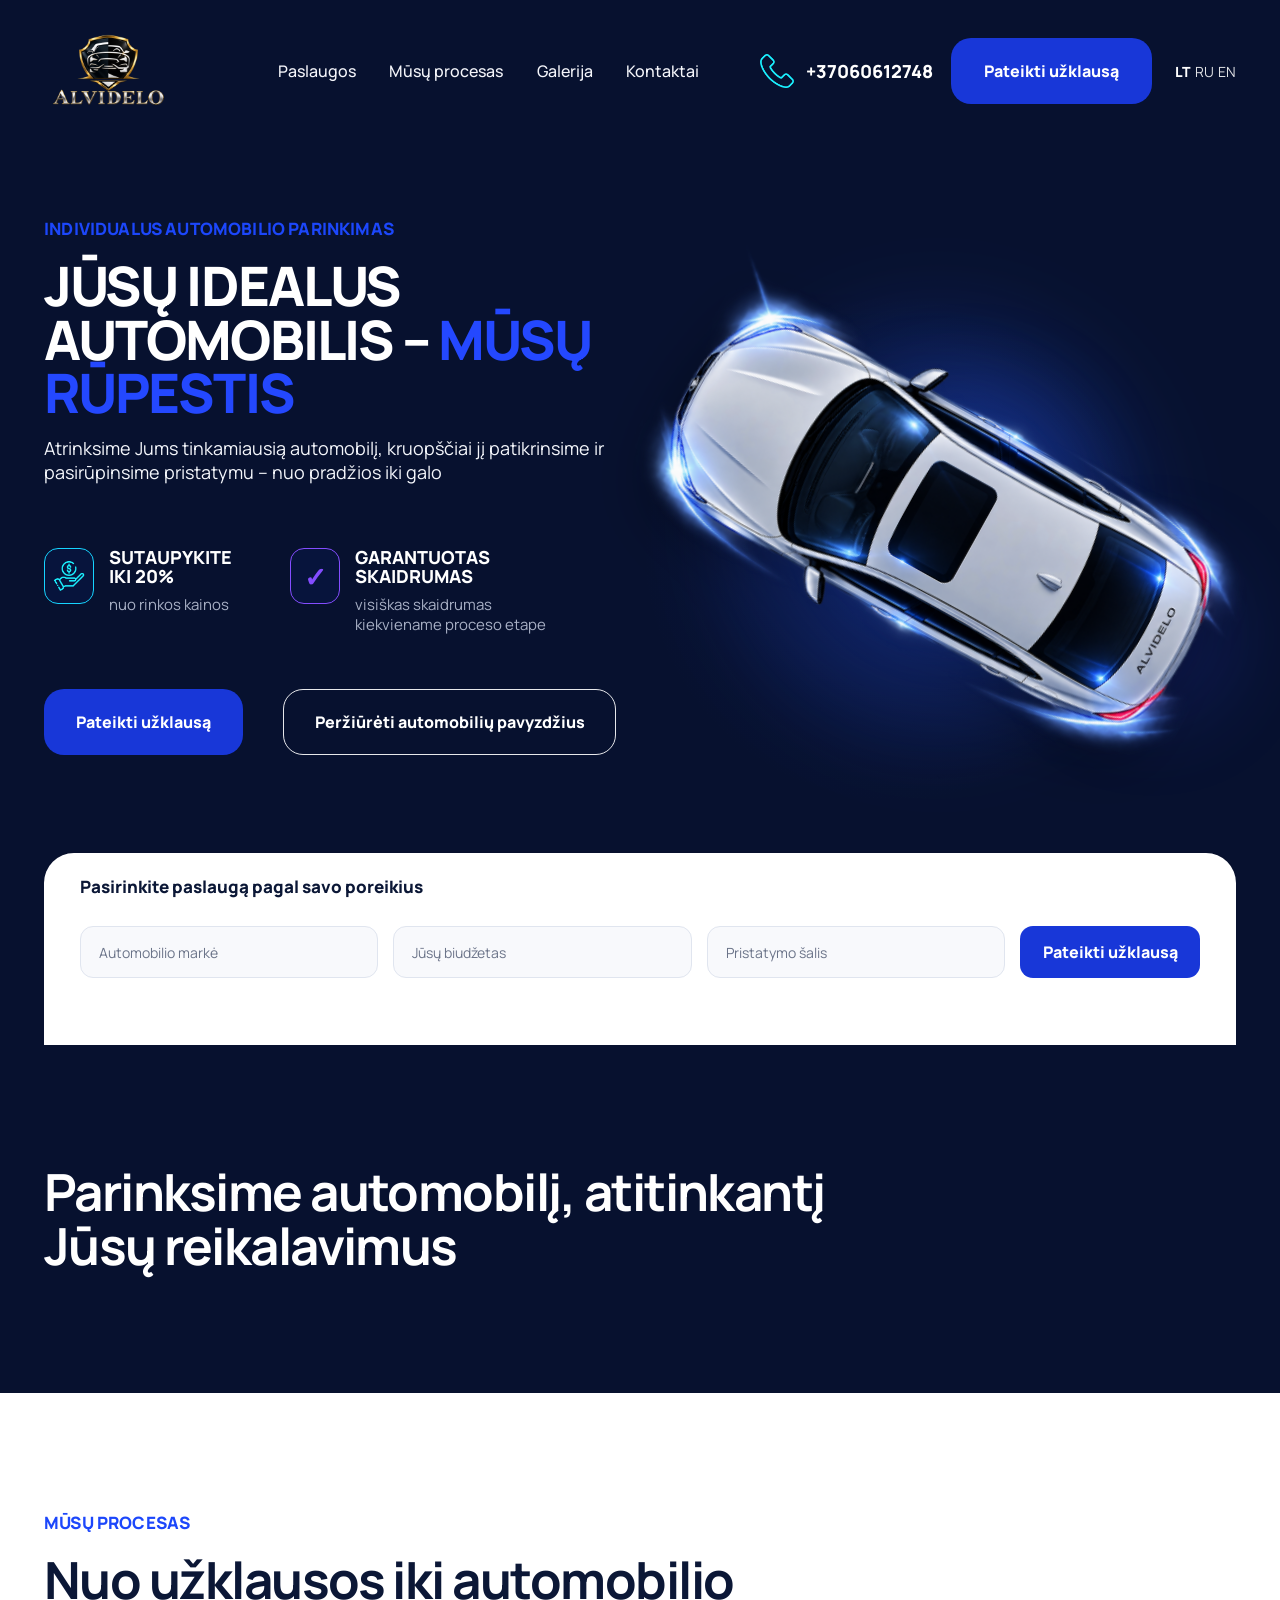
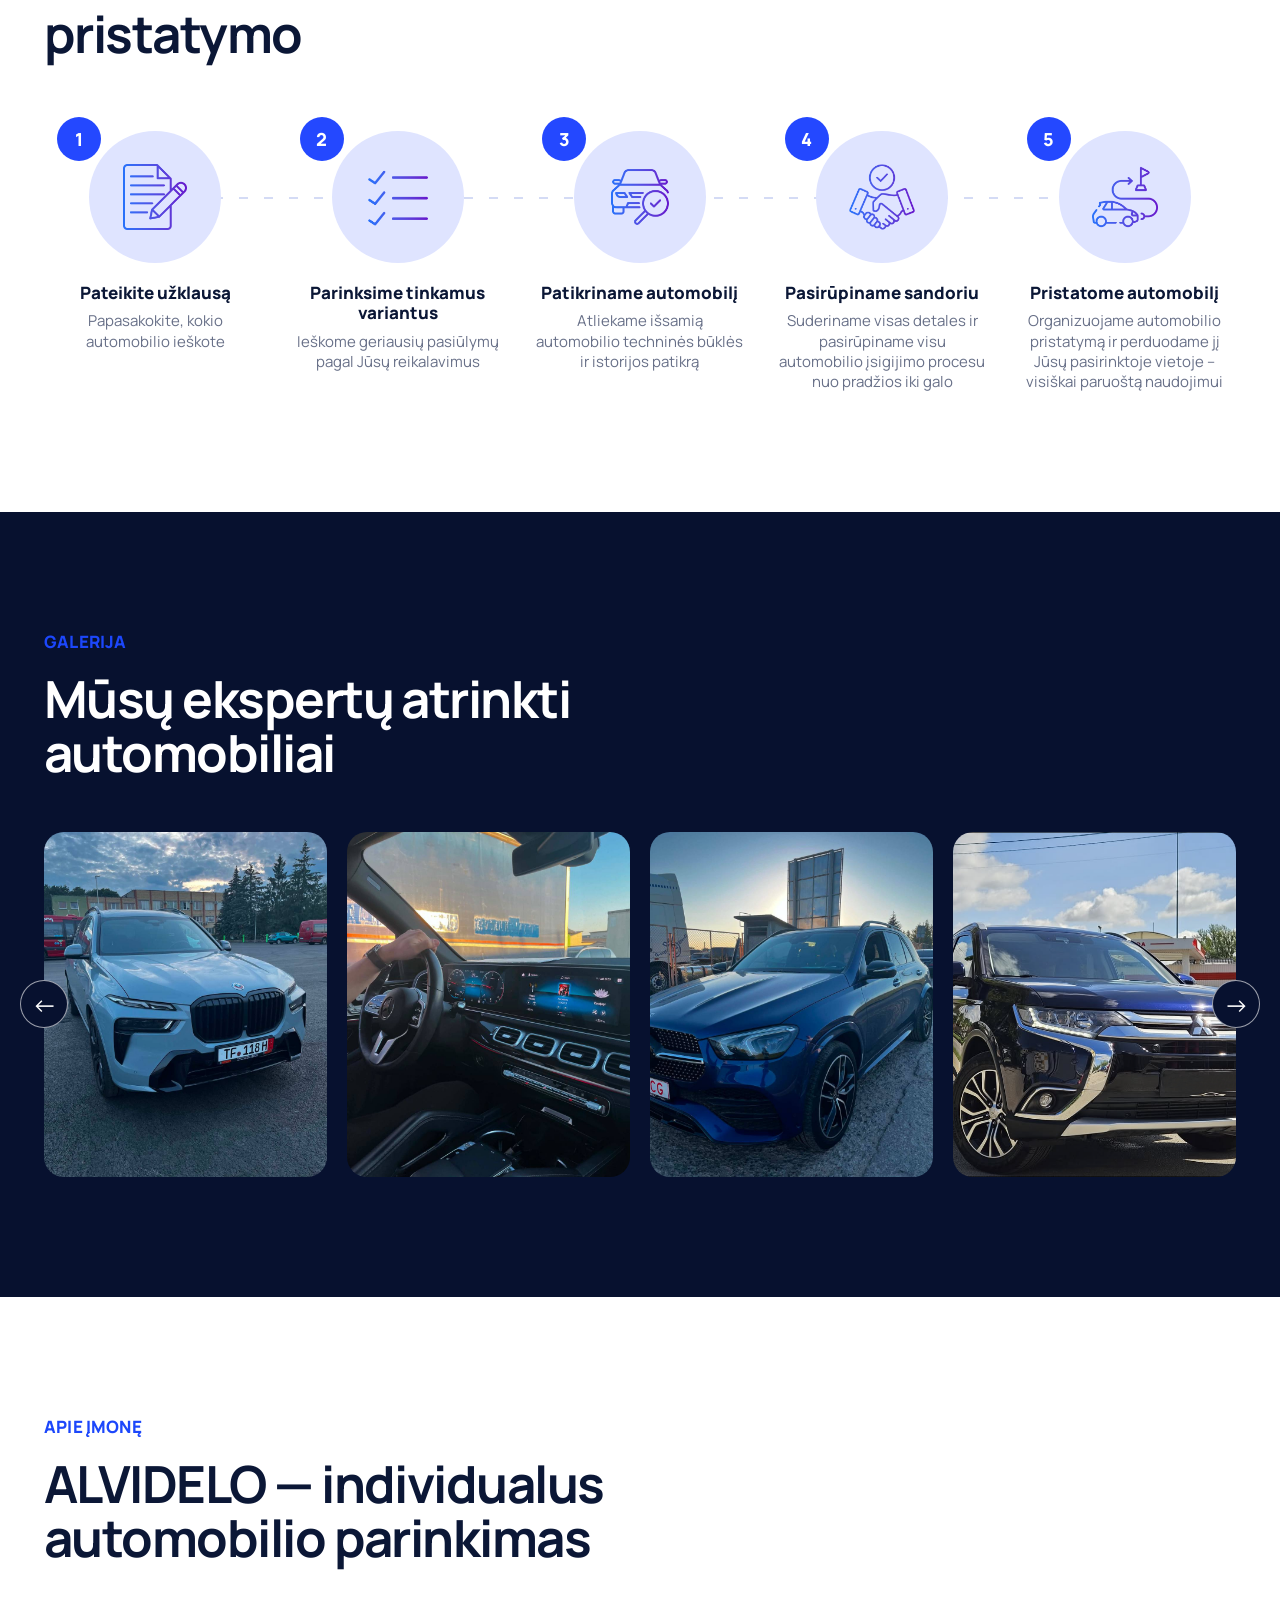
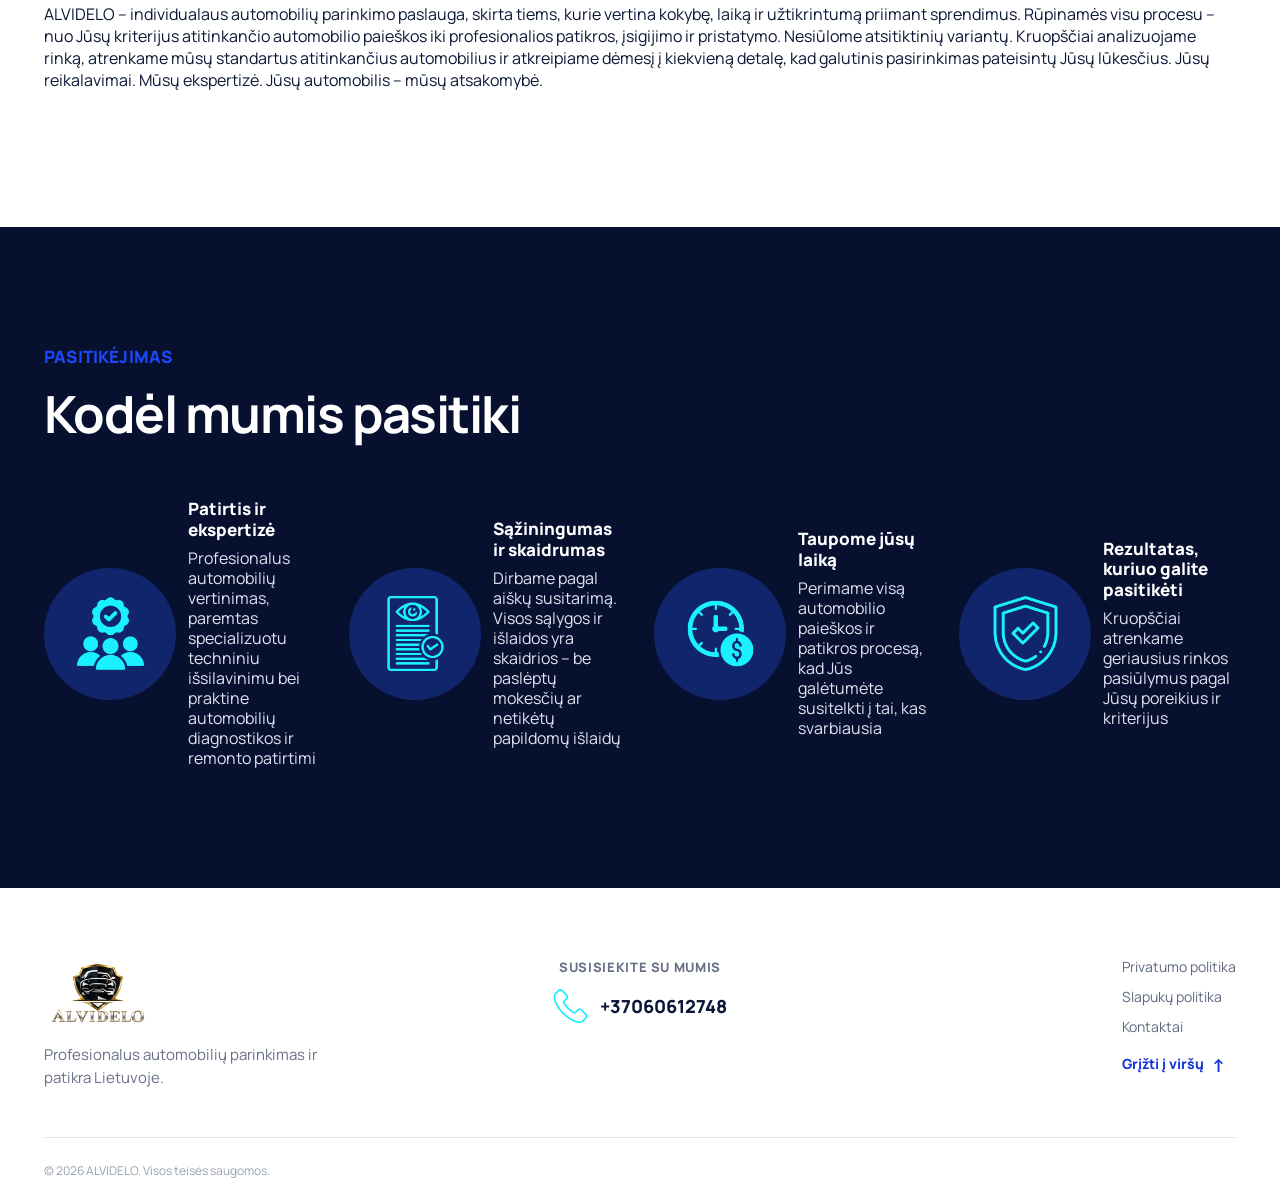
==== commit 0d458a53: "Added scrolling animations Added animations, thus a new JS file with animation logic + some styles, " ====
--- a/lt/index.html
+++ b/lt/index.html
@@ -395,6 +395,8 @@
       });
     });
   </script>
+
+  <script src="../animations.js"></script>
 </body>
 
 </html>
--- a/style.css
+++ b/style.css
@@ -1304,3 +1304,35 @@
   height: 80%;
   background-color: var(--blue);
 }
+
+/* Анимации включаются только после загрузки JavaScript */
+.motion-ready .reveal {
+  opacity: 0;
+  transform: translateY(28px);
+  transition:
+    opacity 0.65s ease,
+    transform 0.65s cubic-bezier(.22, 1, .36, 1);
+  will-change: opacity, transform;
+}
+
+.motion-ready .reveal--header {
+  transform: translateY(-18px);
+}
+
+.motion-ready .reveal--hero {
+  transition-delay: 0.1s;
+}
+
+.motion-ready .reveal--visible {
+  opacity: 1;
+  transform: translate3d(0, 0, 0);
+}
+
+@media (prefers-reduced-motion: reduce) {
+  .motion-ready .reveal,
+  .motion-ready .reveal--header {
+    opacity: 1;
+    transform: none;
+    transition: none;
+  }
+}
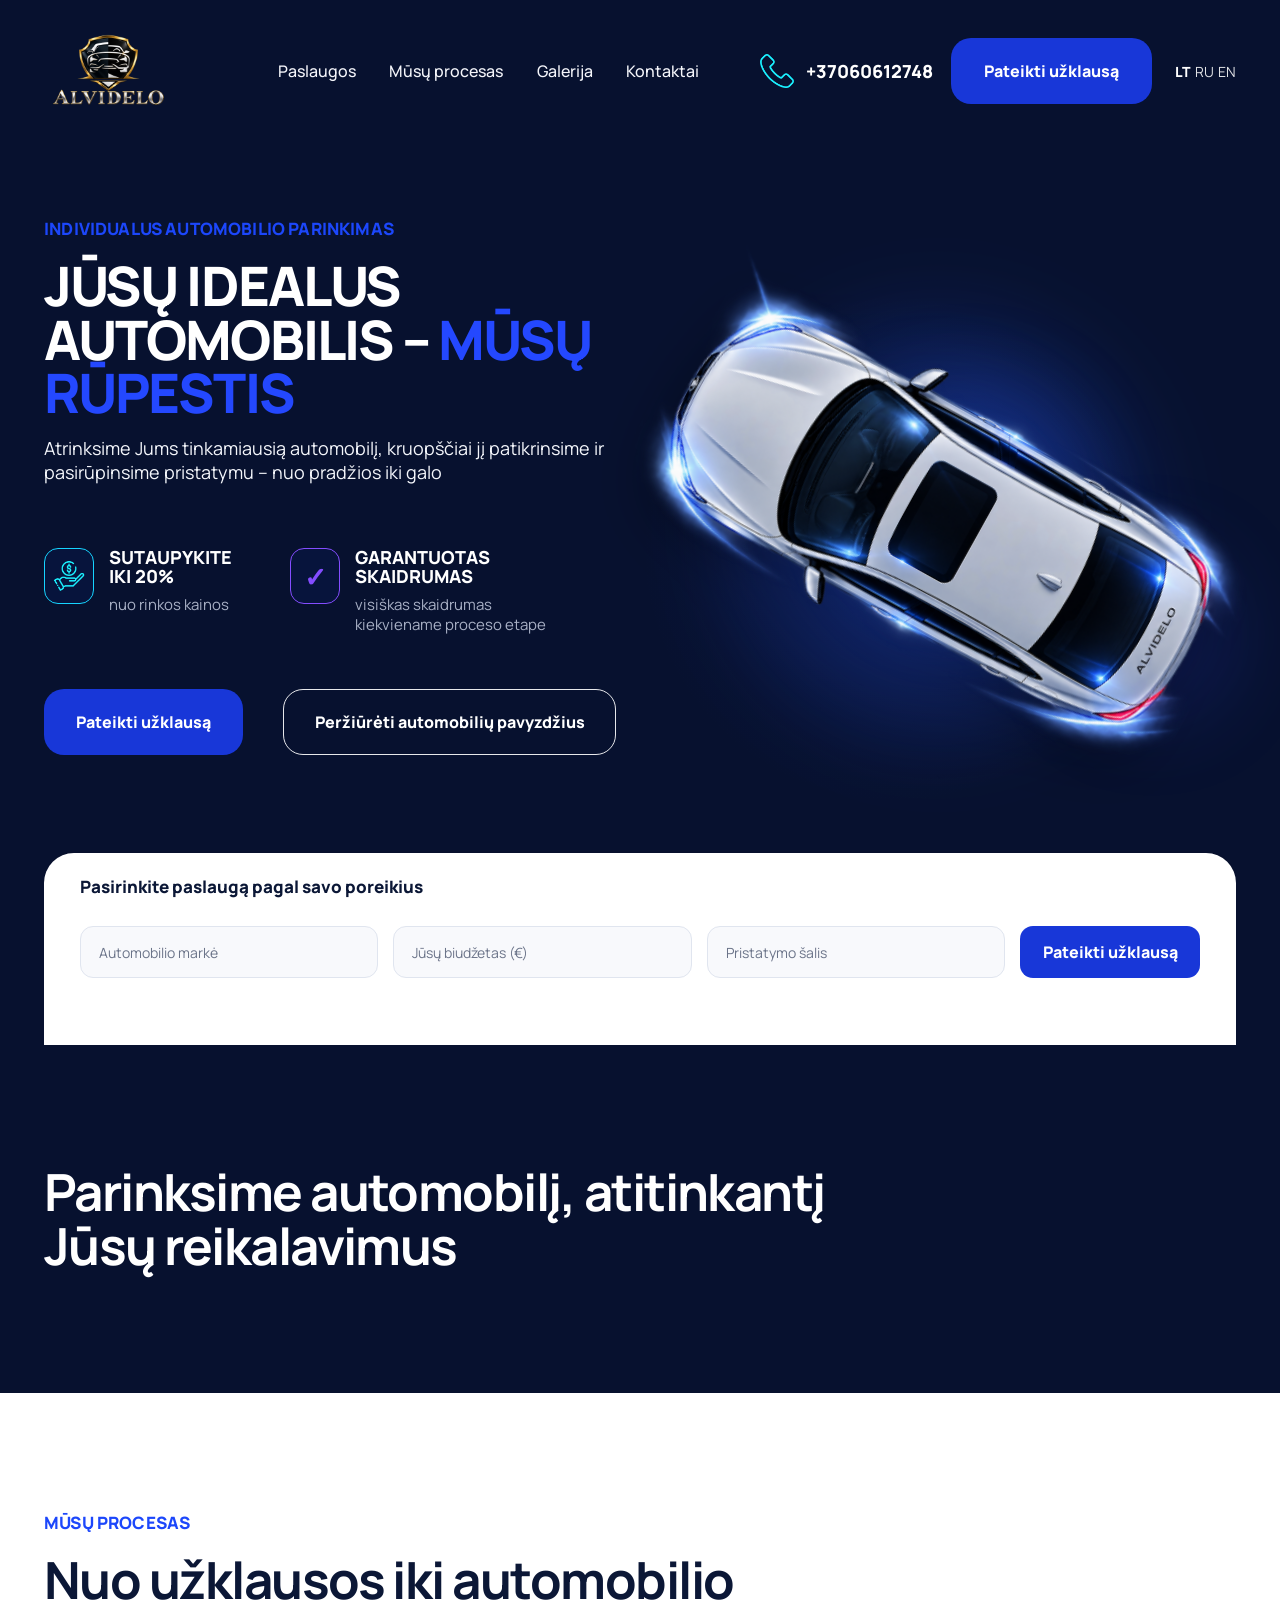
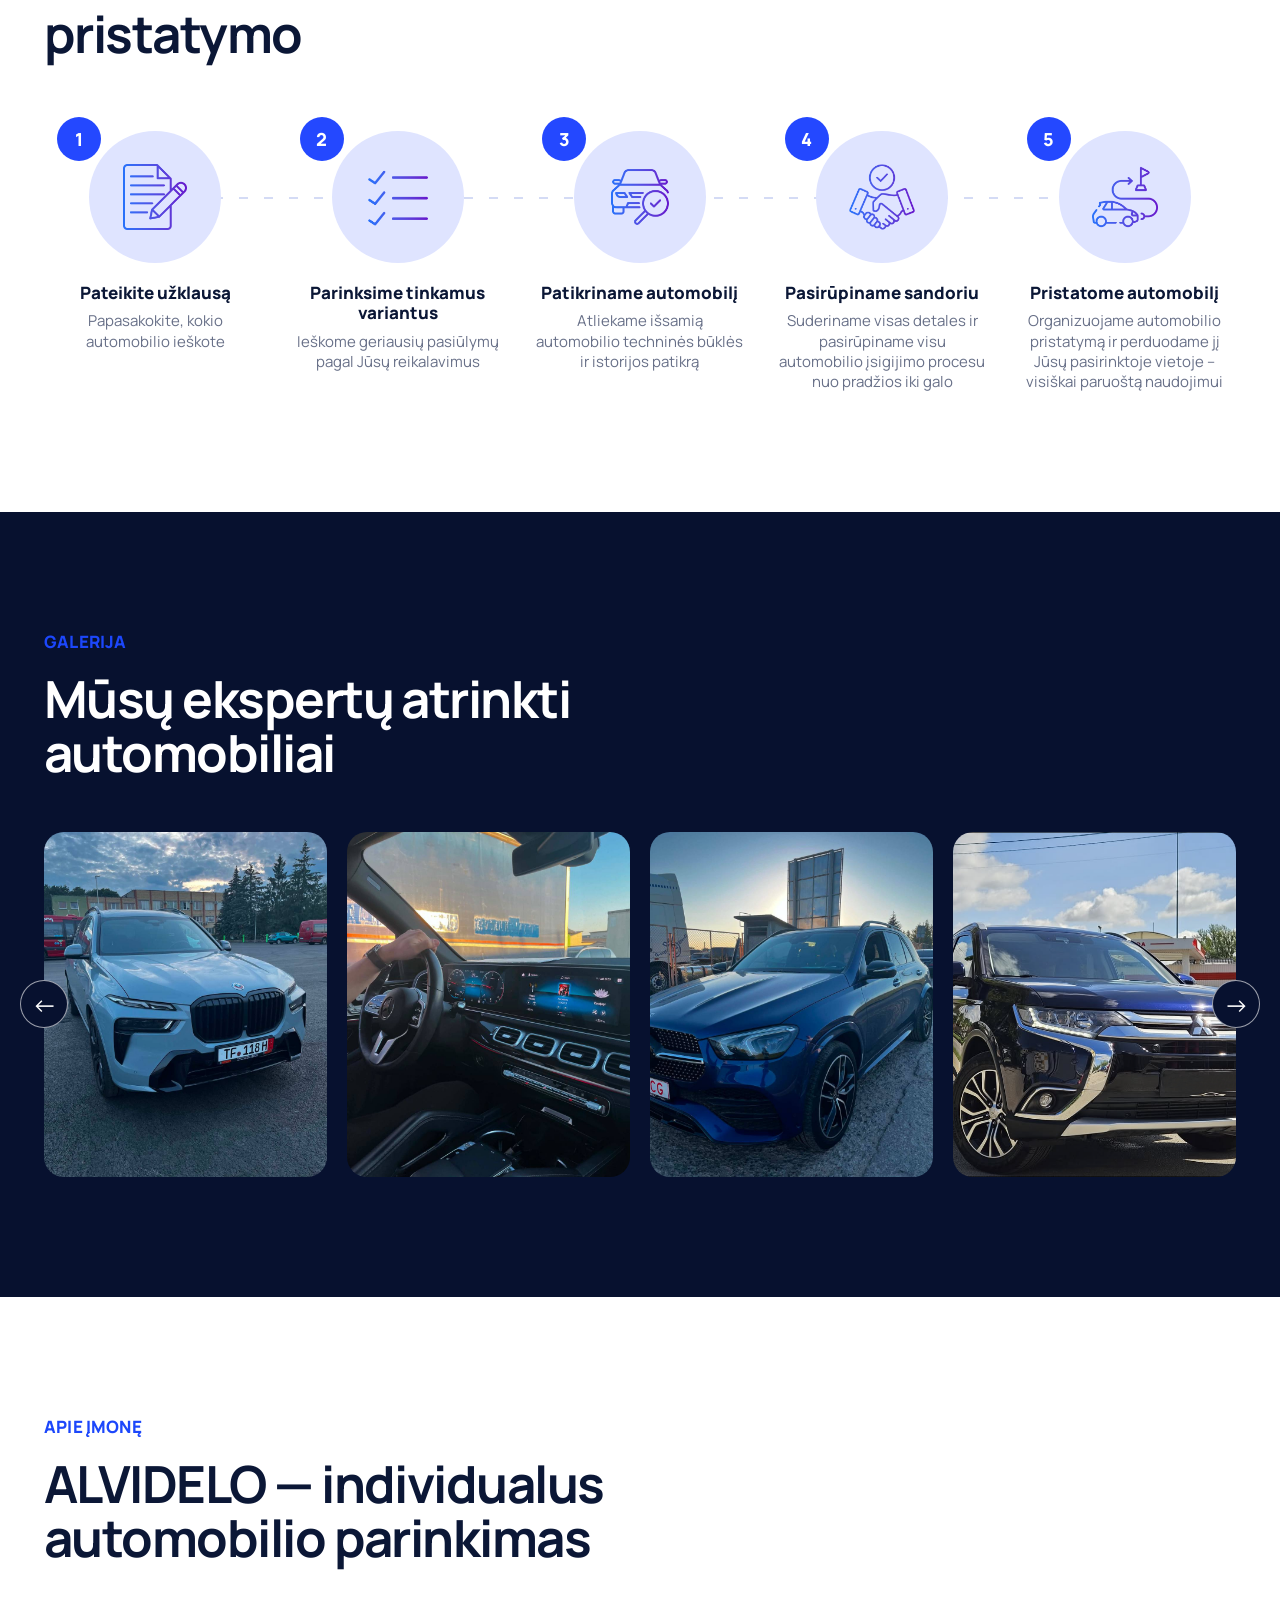
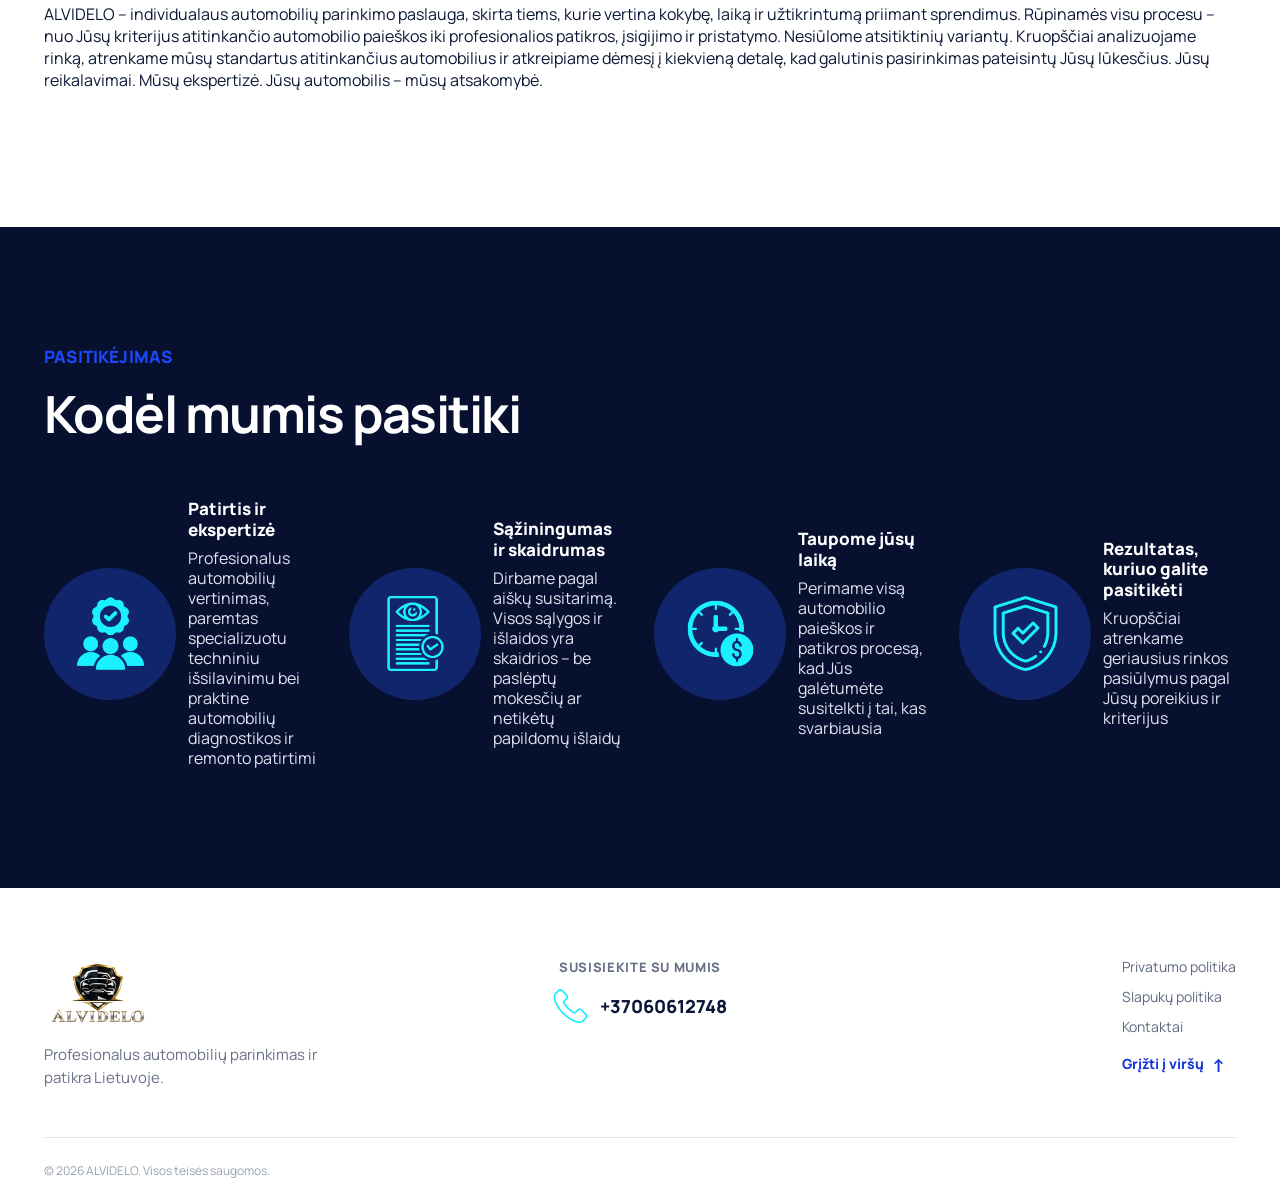
==== commit 299d02e4: "Extended forms Extended forms on all languages with new fields and an opening window. No backend log" ====
--- a/lt/index.html
+++ b/lt/index.html
@@ -119,7 +119,7 @@
             data-success="Užklausa paruošta. Netrukus su jumis susisieksime.">
             <input class="form-field" type="text" name="car-brand" placeholder="Automobilio markė" maxlength="50"
               required autocomplete="off" />
-            <input class="form-field form-field--budget" type="text" name="budget" placeholder="Jūsų biudžetas"
+            <input class="form-field form-field--budget" type="text" name="budget" placeholder="Jūsų biudžetas (€)"
               inputmode="numeric" pattern="[0-9]{1,10}" maxlength="10" required autocomplete="off" />
             <input class="form-field" type="text" name="country" placeholder="Pristatymo šalis" maxlength="50" required
               autocomplete="country-name" />
@@ -327,6 +327,56 @@
     </section>
   </main>
 
+  <dialog class="modal" id="request-modal" aria-labelledby="modal-title">
+    <div class="modal__inner">
+      <form method="dialog">
+        <button class="modal__close" aria-label="Close">×</button>
+      </form>
+
+      <h2 class="modal__title" id="modal-title">Papasakokite daugiau apie save</h2>
+      <p class="modal__subtitle">Pridėkite daugiau informacijos.</p>
+
+      <form class="modal__form modal-form" data-success="Ačiū! Netrukus su jumis susisieksime.">
+        <div class="modal__grid">
+          <label class="modal__field">
+            <span class="modal__label">Automobilio markė</span>
+            <input class="form-field" type="text" name="car-brand" maxlength="50" required autocomplete="off" />
+          </label>
+
+          <label class="modal__field">
+            <span class="modal__label">Jūsų biudžetas (€)</span>
+            <input class="form-field form-field--budget" type="text" name="budget" inputmode="numeric"
+              pattern="[0-9]{1,10}" maxlength="10" required autocomplete="off" />
+          </label>
+
+          <label class="modal__field">
+            <span class="modal__label">Pristatymo šalis</span>
+            <input class="form-field" type="text" name="country" maxlength="50" required autocomplete="country-name" />
+          </label>
+
+          <label class="modal__field">
+            <span class="modal__label">Jūsų vardas</span>
+            <input class="form-field" type="text" name="name" maxlength="60" required autocomplete="name" />
+          </label>
+
+          <label class="modal__field">
+            <span class="modal__label">Jūsų telefono numeris</span>
+            <input class="form-field" type="tel" name="phone" inputmode="tel" pattern="[0-9 +\-]{6,20}" maxlength="20"
+              required autocomplete="tel" />
+          </label>
+
+          <label class="modal__field">
+            <span class="modal__label">Email</span>
+            <input class="form-field" type="email" name="email" maxlength="100" required autocomplete="email" />
+          </label>
+        </div>
+
+        <button class="btn btn--primary modal__submit" type="submit">Pateikti užklausą</button>
+        <p class="form-status modal__status" role="status" aria-live="polite"></p>
+      </form>
+    </div>
+  </dialog>
+
   <footer class="footer">
     <div class="container">
       <div class="footer__top">
@@ -387,15 +437,9 @@
         field.value = field.value.replace(/\D/g, '').slice(0, 10);
       });
     });
-
-    document.querySelectorAll('.request-form').forEach((form) => {
-      form.addEventListener('submit', (event) => {
-        event.preventDefault();
-        form.querySelector('.form-status').textContent = form.dataset.success;
-      });
-    });
   </script>
 
+  <script src="../form.js"></script>
   <script src="../animations.js"></script>
 </body>
 
--- a/style.css
+++ b/style.css
@@ -1336,3 +1336,140 @@
     transition: none;
   }
 }
+
+/* ===== Modal (<dialog>) ===== */
+body:has(dialog[open]) {
+  overflow: hidden;
+}
+
+.modal {
+  width: calc(100% - 40px);
+  max-width: 680px;
+  max-height: calc(100dvh - 40px);
+  margin: auto;
+  padding: 0;
+  border: 0;
+  border-radius: 26px;
+  background: #fff;
+  color: var(--ink);
+  box-shadow: 0 30px 80px rgba(0, 0, 0, 0.4);
+  overflow-y: auto;
+  overscroll-behavior: contain;
+}
+
+.modal[open] {
+  animation: modal-in 0.25s cubic-bezier(.22, 1, .36, 1);
+}
+
+.modal::backdrop {
+  background: rgba(5, 13, 40, 0.72);
+  backdrop-filter: blur(4px);
+}
+
+@keyframes modal-in {
+  from { opacity: 0; transform: translateY(16px) scale(0.98); }
+  to   { opacity: 1; transform: none; }
+}
+
+.modal__inner {
+  position: relative;
+  padding: 36px;
+}
+
+.modal__close {
+  position: absolute;
+  top: 14px;
+  right: 14px;
+  width: 40px;
+  height: 40px;
+  border: 0;
+  border-radius: 50%;
+  background: #f1f3f9;
+  color: var(--ink);
+  font-size: 26px;
+  line-height: 1;
+  cursor: pointer;
+  transition: background 0.2s ease;
+}
+
+.modal__close:hover {
+  background: #e0e5ef;
+}
+
+.modal__title {
+  margin: 0 40px 8px 0;
+  font-size: clamp(22px, 3vw, 28px);
+  line-height: 1.15;
+  font-weight: 800;
+  letter-spacing: -0.02em;
+}
+
+.modal__subtitle {
+  margin: 0 0 24px;
+  color: #687088;
+  font-size: 15px;
+  line-height: 1.4;
+}
+
+.modal__grid {
+  display: grid;
+  grid-template-columns: 1fr 1fr;
+  gap: 16px;
+}
+
+.modal__field {
+  display: flex;
+  flex-direction: column;
+  gap: 6px;
+  min-width: 0;
+}
+
+.modal__label {
+  font-size: 13px;
+  font-weight: 700;
+  color: #4a5470;
+}
+
+.modal .form-field {
+  font-size: 16px; /* iOS не зумит страницу при фокусе */
+  color: var(--ink);
+}
+
+.modal__submit {
+  width: 100%;
+  margin-top: 24px;
+  min-height: 56px;
+  border-radius: 14px;
+  cursor: pointer;
+}
+
+.modal__status {
+  margin-top: 12px;
+  text-align: center;
+}
+
+/* Мобильные: «шторка» снизу, одна колонка */
+@media (max-width: 640px) {
+  .modal {
+    width: 100%;
+    max-width: none;
+    max-height: 92dvh;
+    margin: auto 0 0;
+    border-radius: 24px 24px 0 0;
+  }
+
+  .modal__inner {
+    padding: 28px 18px 22px;
+  }
+
+  .modal__grid {
+    grid-template-columns: 1fr;
+    gap: 14px;
+  }
+}
+
+@media (prefers-reduced-motion: reduce) {
+  .modal[open] {
+    animation: none;
+  }
+}
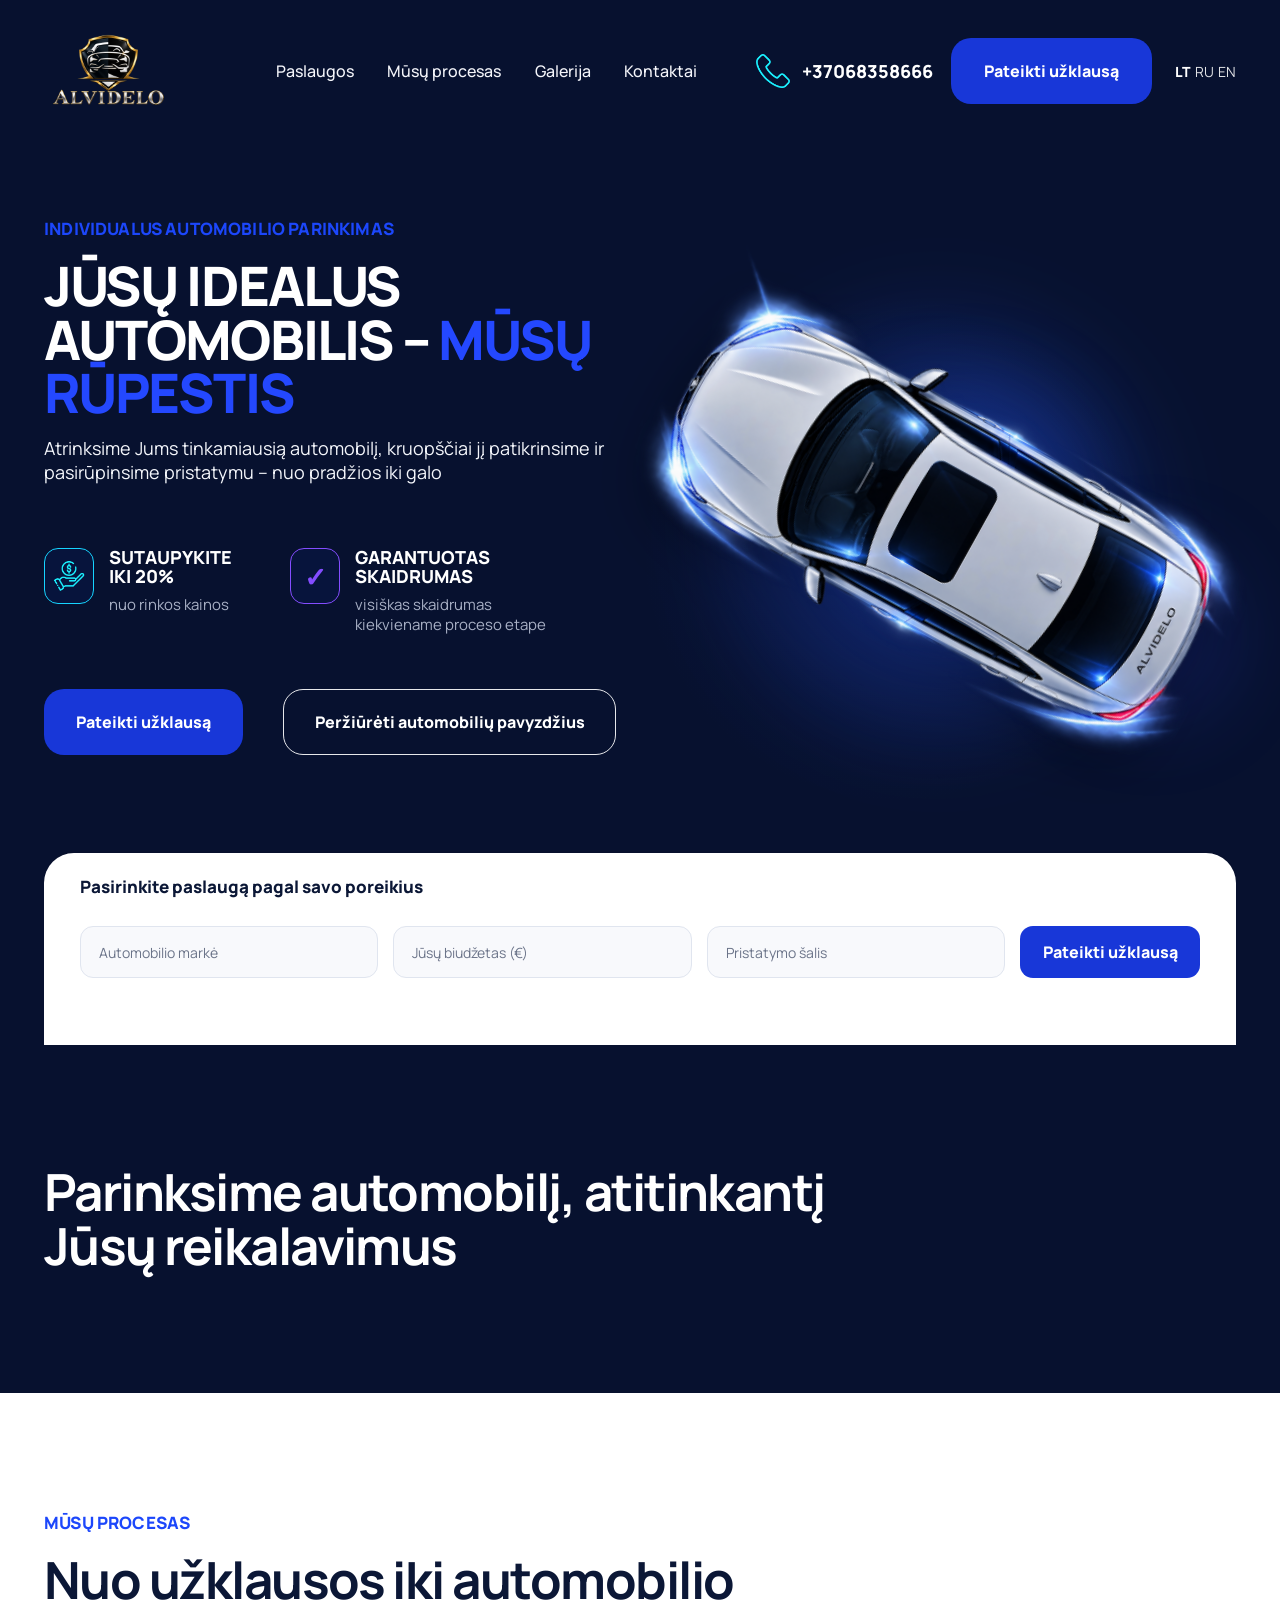
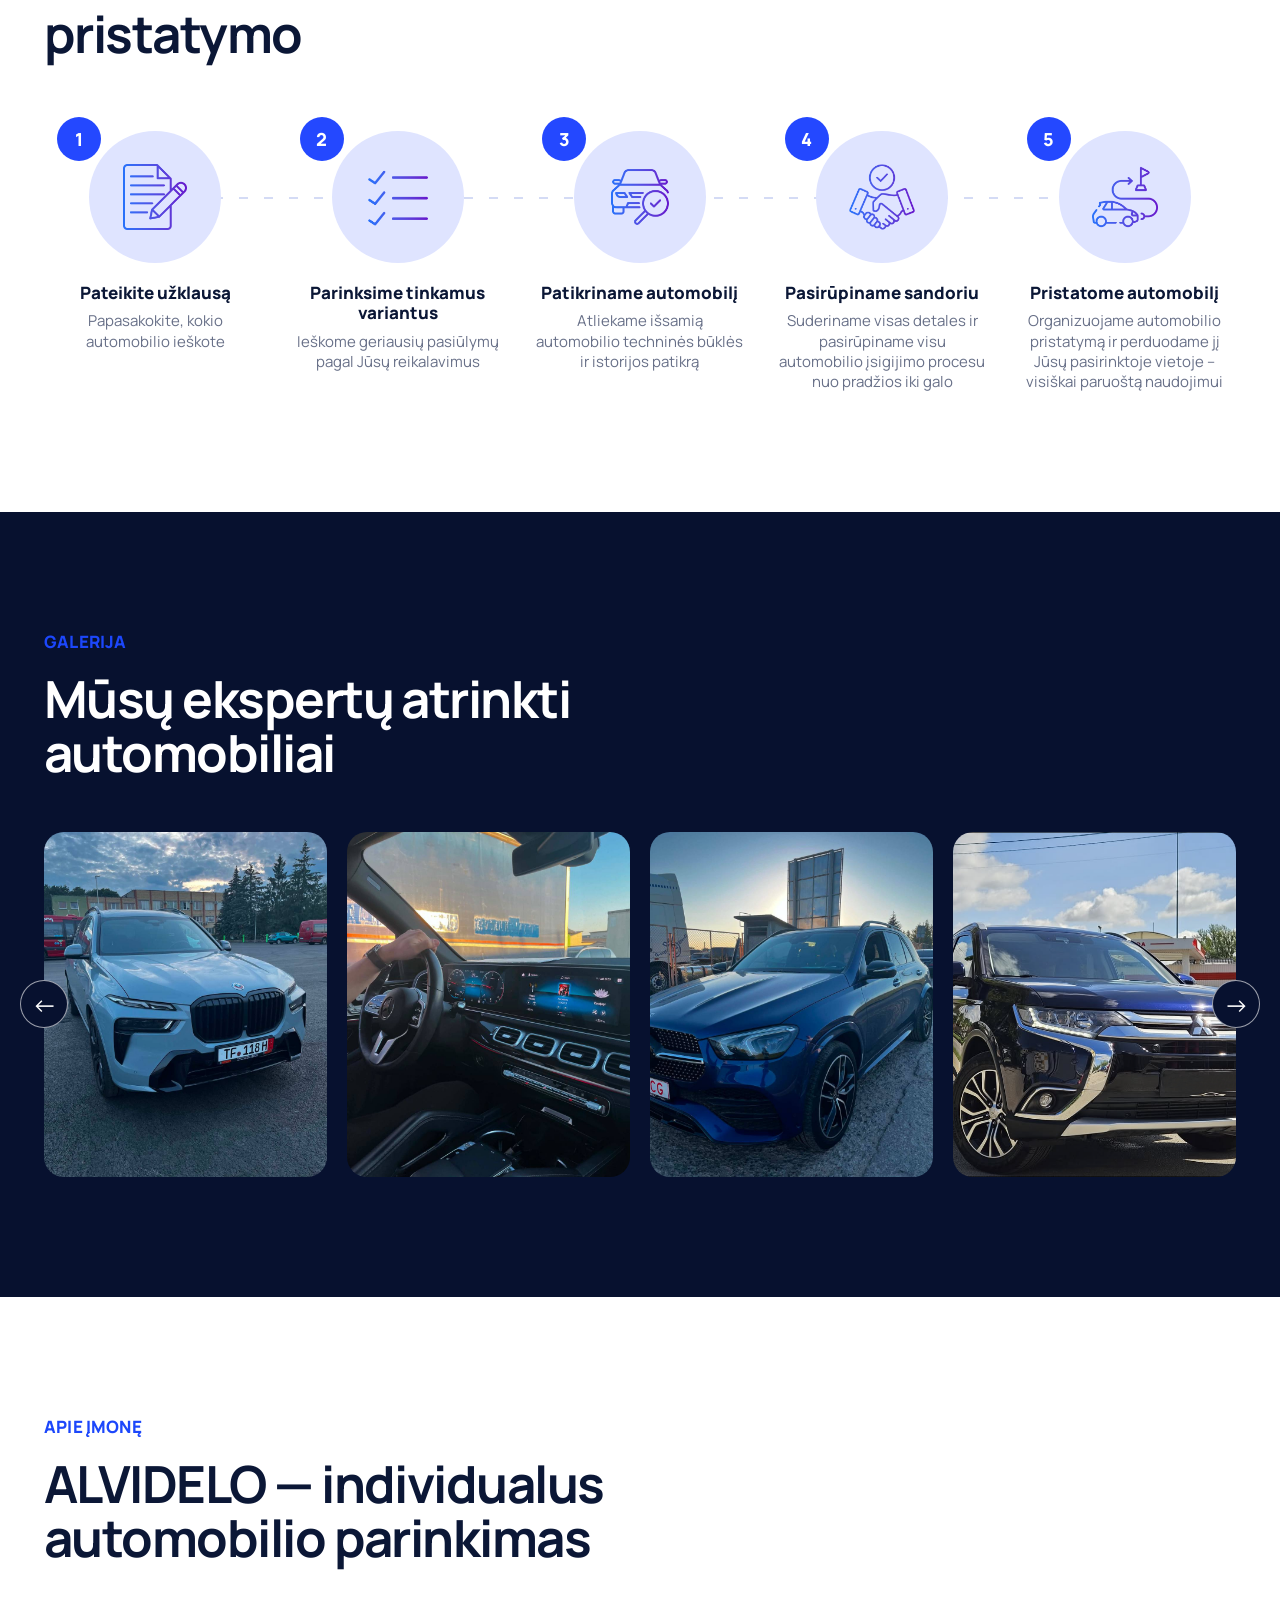
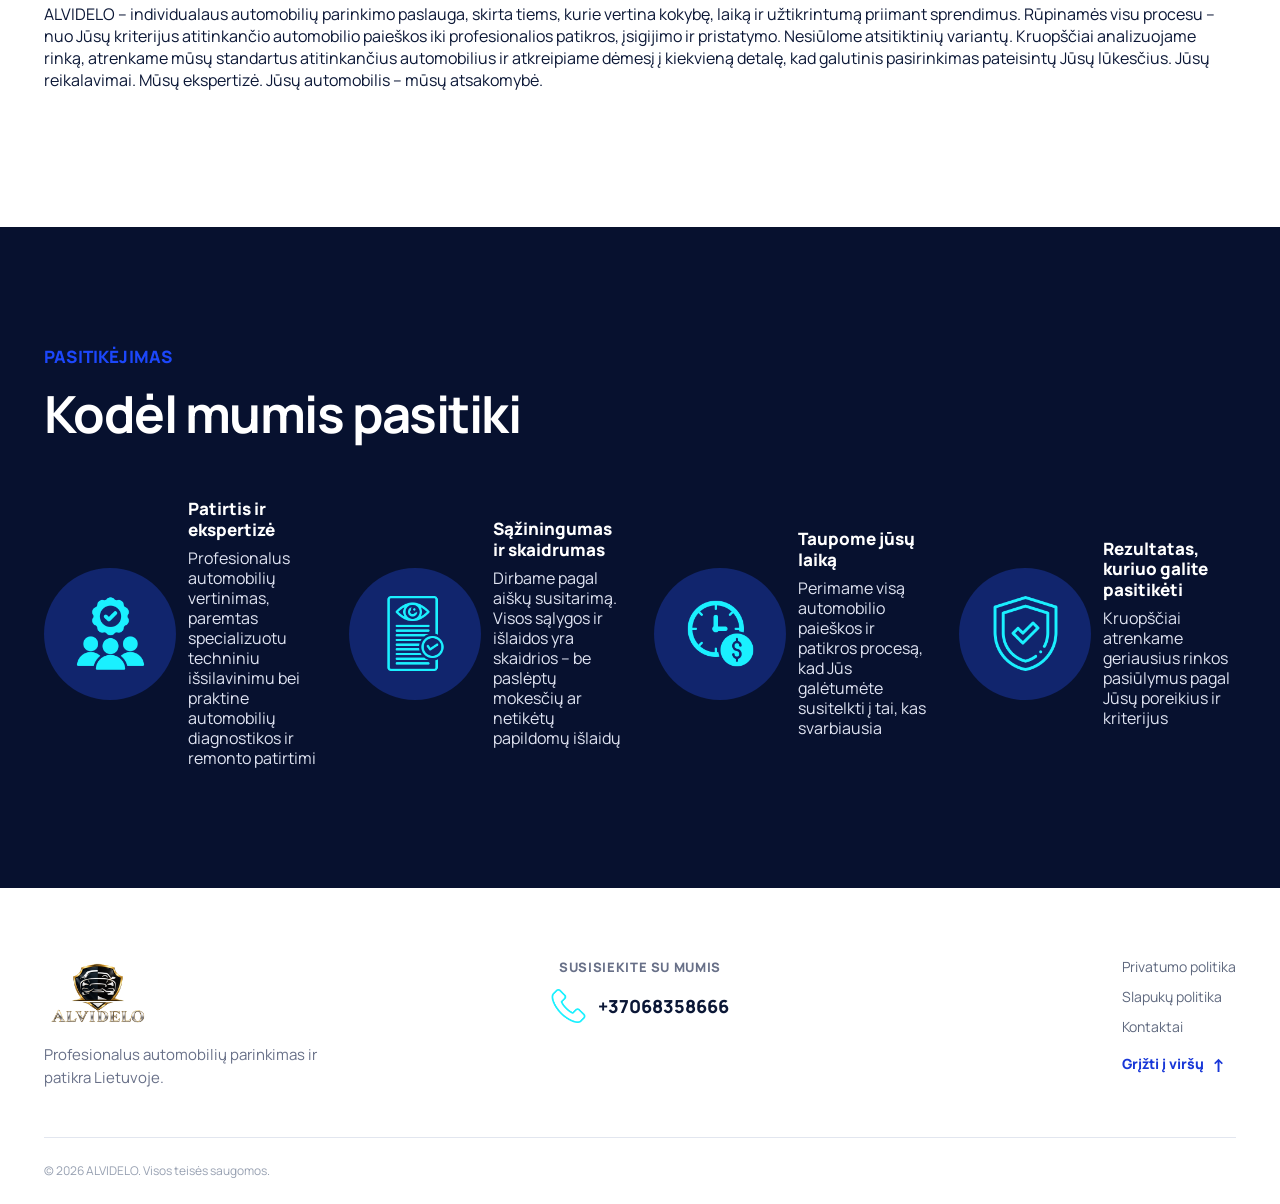
==== commit 81abfd5e: "Changed address and phone number Sanya asked to change address and phone number on all of the pages " ====
--- a/lt/index.html
+++ b/lt/index.html
@@ -41,9 +41,9 @@
       </nav>
 
       <div class="header__right">
-        <a class="phone" href="tel:+37060612748">
+        <a class="phone" href="tel:+37068358666">
           <img class="phone__icon" src="../images/icons/telephone.png" />
-          <span>+37060612748</span>
+          <span>+37068358666</span>
         </a>
         <a class="btn btn--primary header__button" href="#form">Pateikti užklausą</a>
         <div class="langs">
@@ -389,9 +389,9 @@
 
         <div class="footer__contacts">
           <p class="footer__label">Susisiekite su mumis</p>
-          <a class="phone footer__phone" href="tel:+37060612748">
+          <a class="phone footer__phone" href="tel:+37068358666">
             <img class="phone__icon" src="../images/icons/telephone.png" alt="" />
-            <span>+37060612748</span>
+            <span>+37068358666</span>
           </a>
         </div>
 
